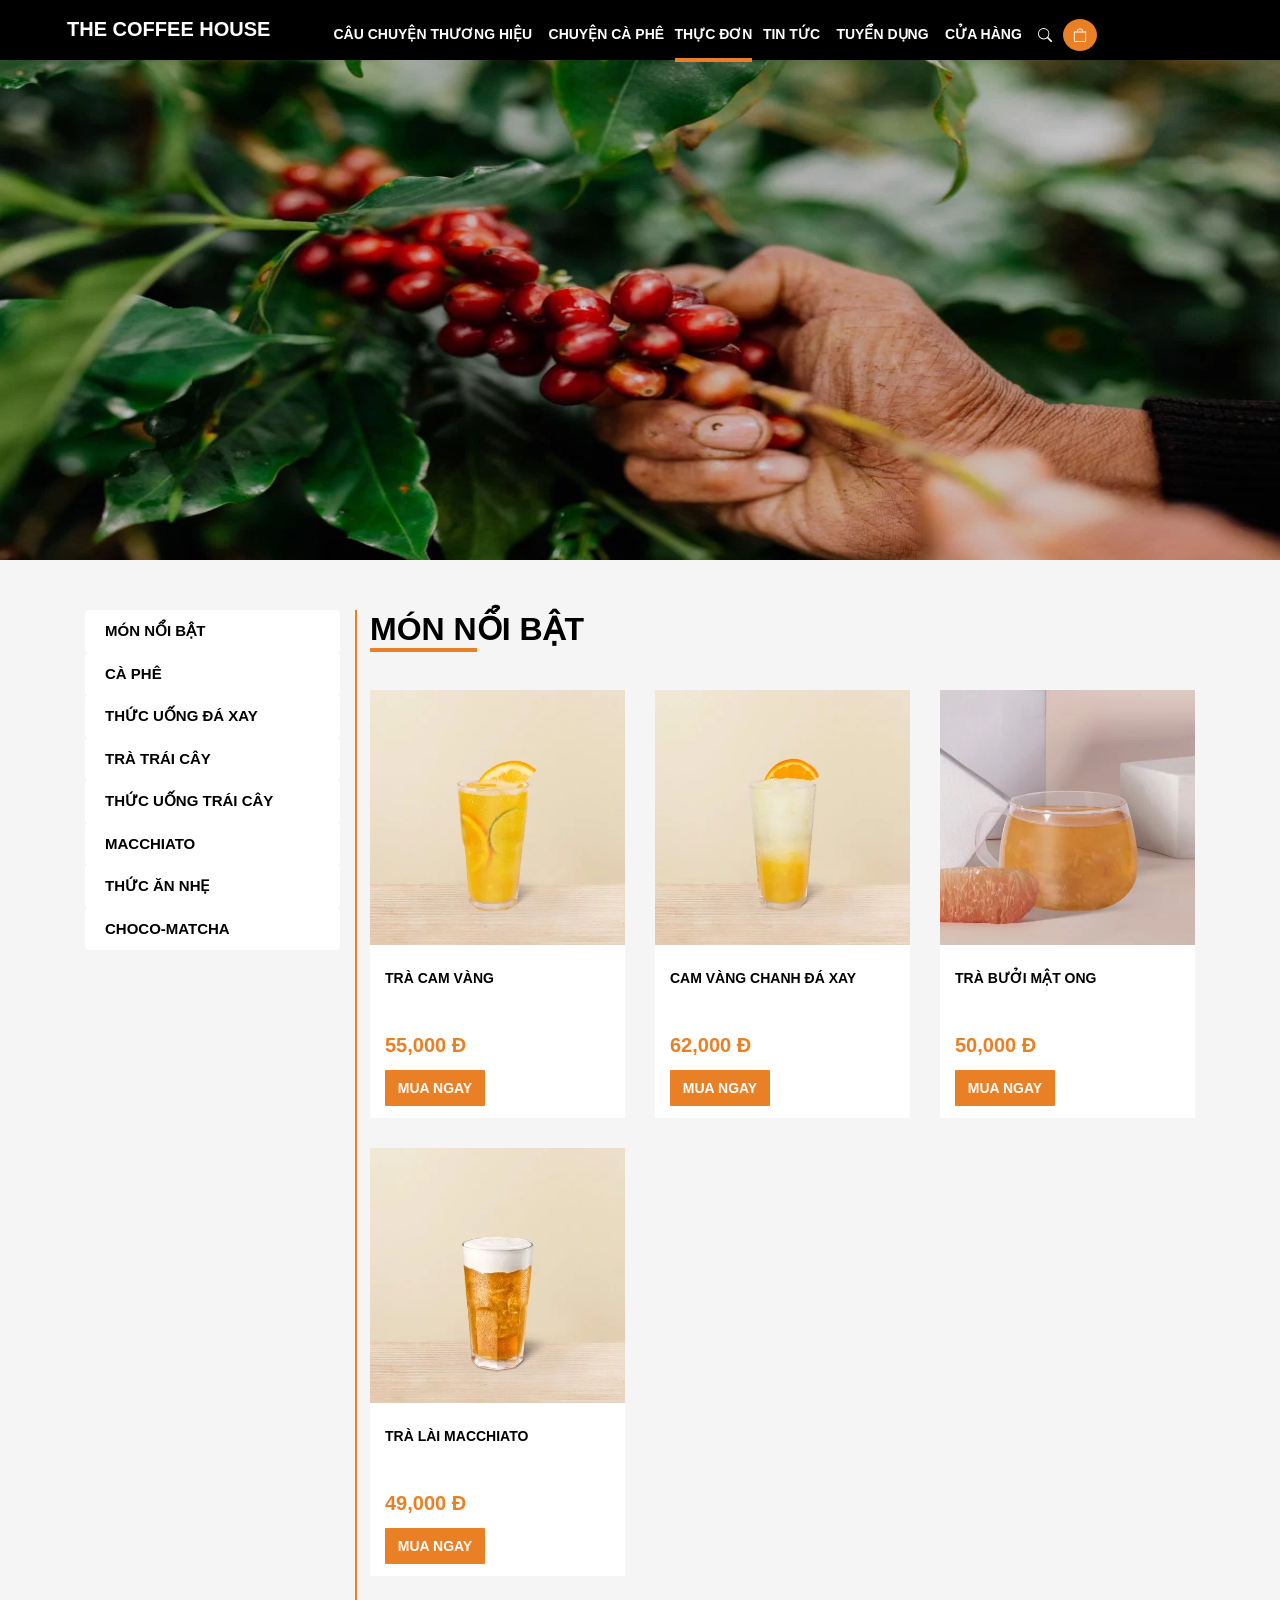
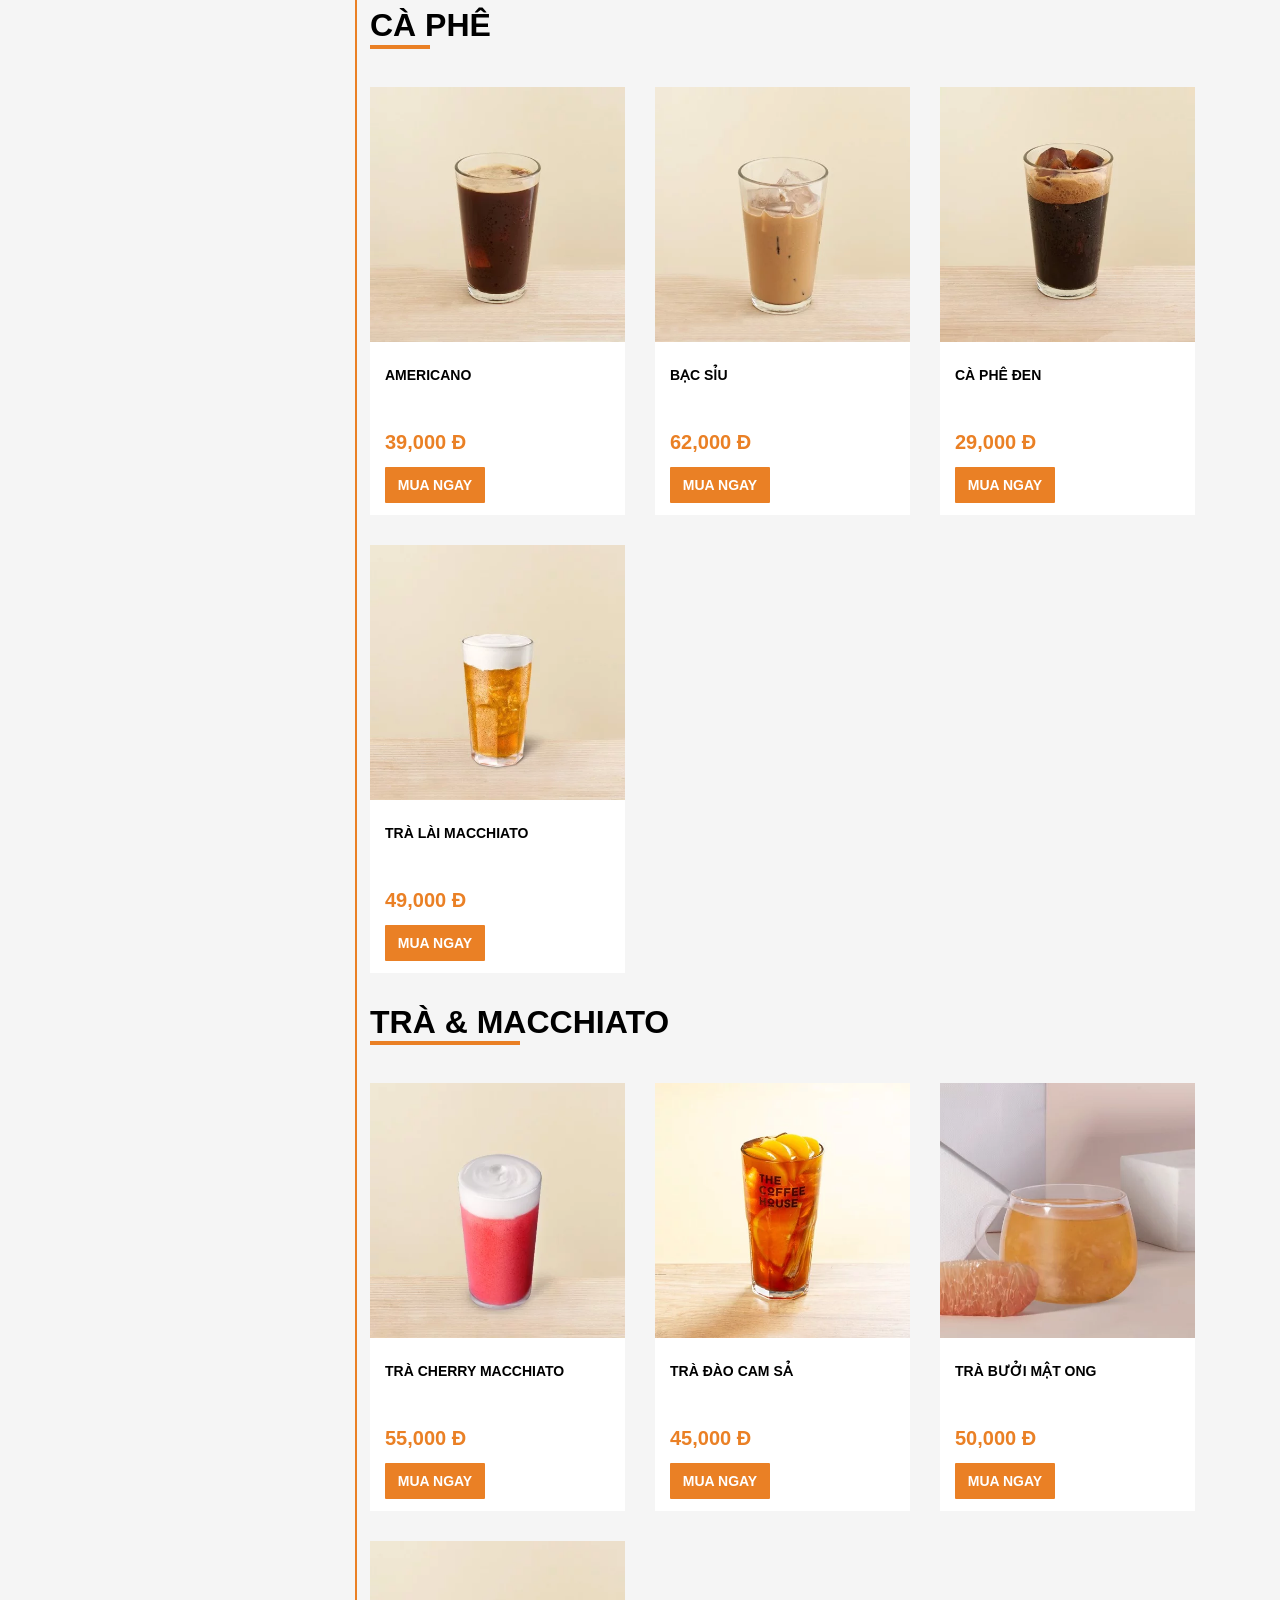
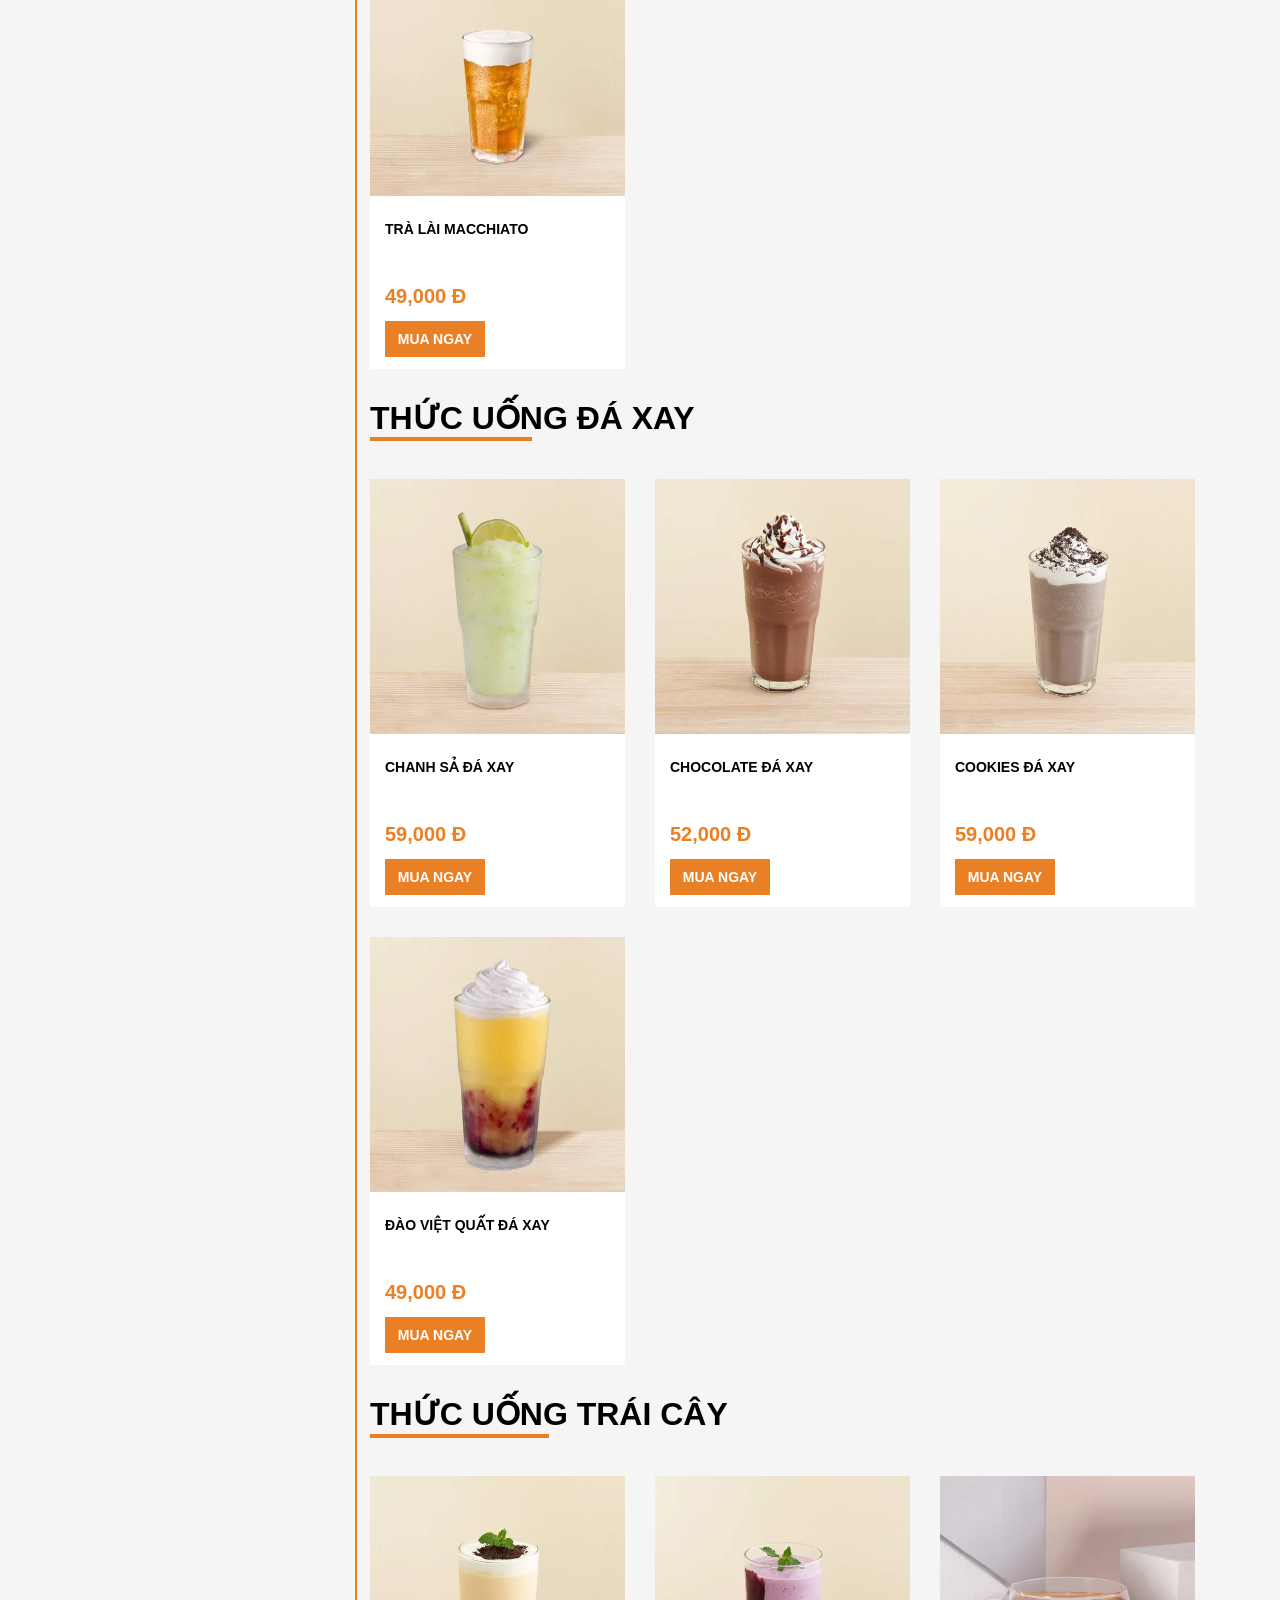
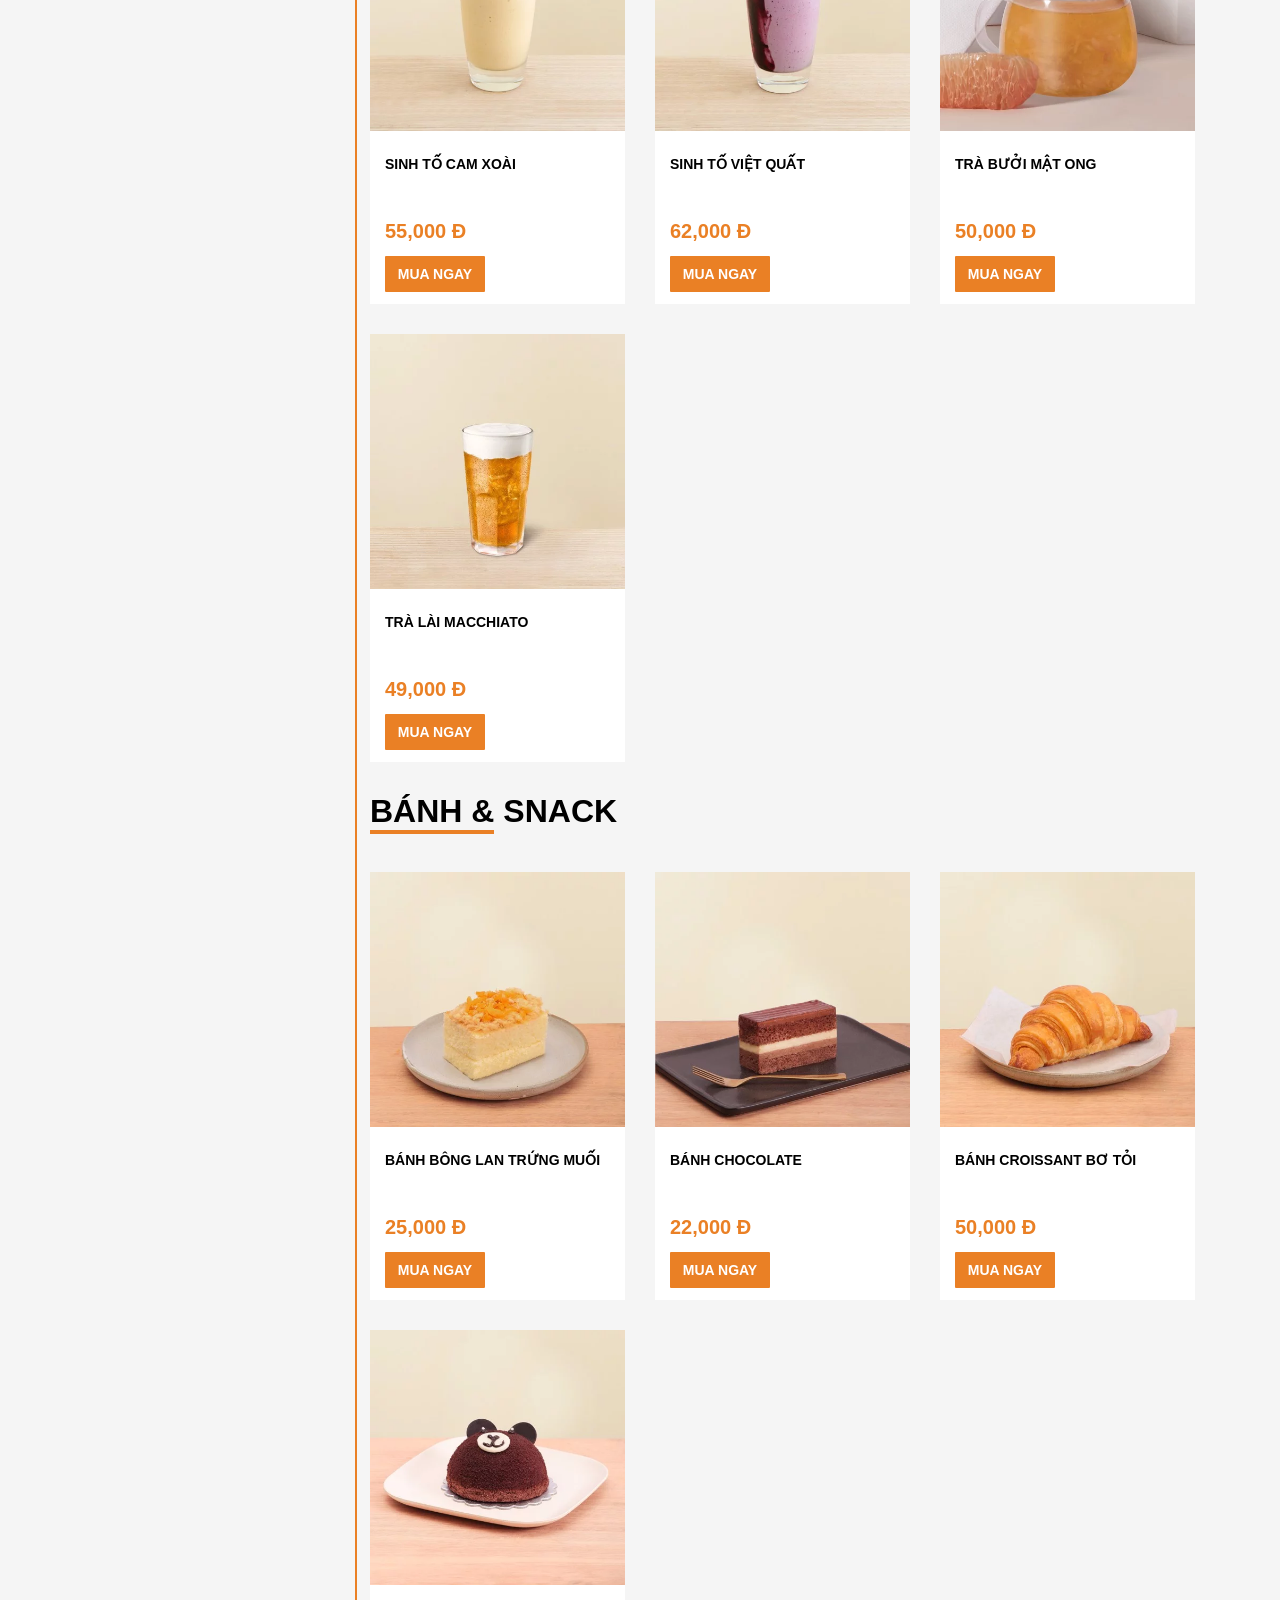
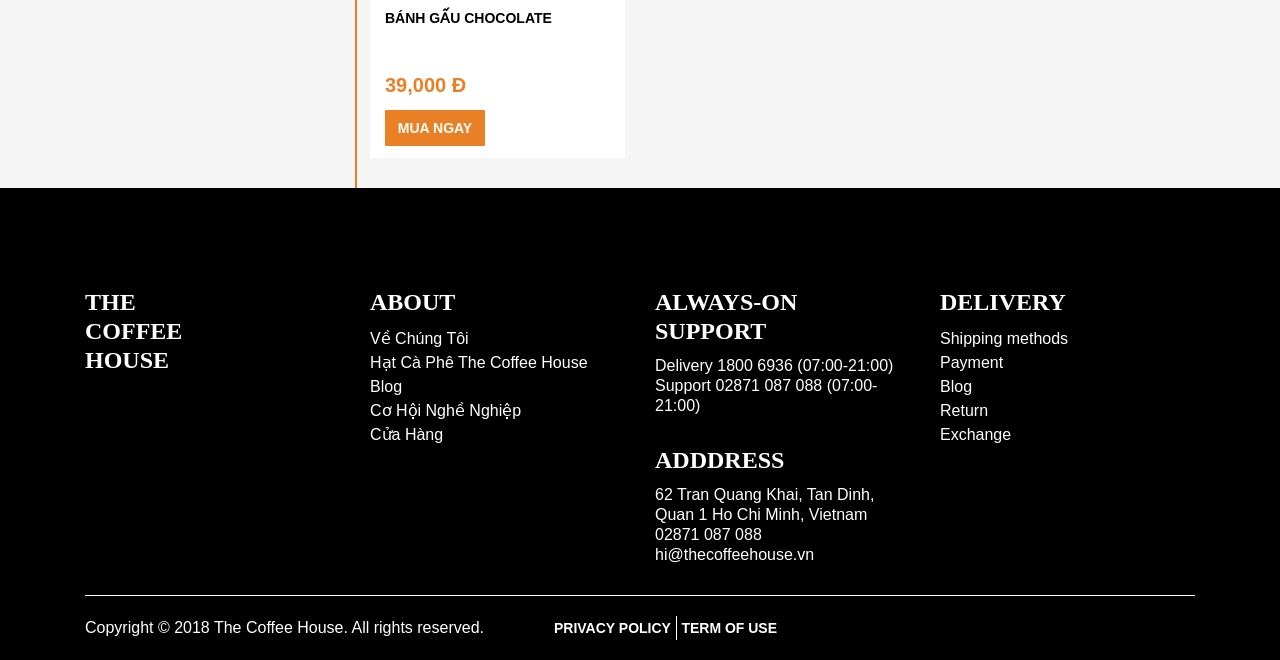
==== Menu2.html @ fae80fa3 "Lan1" ====
<!DOCTYPE html>
<html lang="en">
<head>
    <link rel="shortcut icon" href="icon.png" type="image/png">
    <title>Menu2</title>
    <meta charset="UTF-8">
    <meta name="viewport" content="width=device-width, initial-scale=1">
    <link rel="stylesheet" type="text/css" href="Menu2.css">
   
    <link rel="stylesheet" href="https://maxcdn.bootstrapcdn.com/bootstrap/4.4.1/css/bootstrap.min.css">

    <!-- jQuery library -->
    <script src="https://ajax.googleapis.com/ajax/libs/jquery/3.4.1/jquery.min.js"></script>

    <!-- Popper JS -->
    <script src="https://cdnjs.cloudflare.com/ajax/libs/popper.js/1.16.0/umd/popper.min.js"></script>

    <!-- Latest compiled JavaScript -->
    <script src="https://maxcdn.bootstrapcdn.com/bootstrap/4.4.1/js/bootstrap.min.js"></script>

</head>
<body data-spy="scroll" data-target="#myScrollspy" data-offset="1">
    <header>
        <div class="containner">
            <div class="row">
                <div class="col-lg-3 col-sm-12 col-xs-12 ">
                    <div class="logo_wrap">
                        <a href="Trang_chu2.html">THE COFFEE HOUSE </a> 
                    </div>
                    <label  for="moble_input" class="visible-xs visible-sm " id="showmenu-mobile">
                        <span></span>
                        <span></span>
                        <span></span>
                    </label> 
                
                </div>

                <input type="checkbox" hidden name="" class="nav_input" id="moble_input" >                    
                <label  for="moble_input" class="overlay"></label> 
                <nav class="nav_moble">
                    <ul class="clearfix">
                        <li>
                            <a href="#">CÂU CHUYỆN THƯƠNG HIỆU</a>       
                            <ul>
                                                                      
                               <li> <a href="#">THÔNG CÁO BÁO CHÍ</a>  </li>
                               <li> <a href="#"> TRÁCH NHIỆM CỘNG ĐỒNG </a></li>
                          
                            </ul>
                        </li>    
                        <li>
                            <a href="#">CHUYỆN CÀ PHÊ </a>
                            <ul>
                                
                            
                                <li> <a href="#"> HÀNH TRÌNH TỪ NÔNG TRẠI ĐẾN LY CAFFEE </a>  </li>                                               
                                <li><a href="#"> HẠT CÀ PHÊ THE COFFEE HOUSE </a>     </li>                                                        
                                <li><a href="#">NGHỆ THUẬT PHA CHẾ </a> </li>                             
                                <li><a href="#"> WORKSHOP CÀ PHÊ </a></li>
                                    
                            </ul>             
                        </li>
                        <li> 
                            <a href="Menu2.html" class="" style="color:#fff;">THỰC ĐƠN </a>
                        </li>
                        <li> 
                           <a href="#">TIN TỨC</a>
                        </li>
                        <li> 
                            <a href="#">TUYỂN DỤNG</a>
                        </li>
                        <li> 
                            <a href="#" class="">CỬA HÀNG </a>
                        </li>
                        <li>
                            <a  href="#" class="">
                                <svg class="bi bi-search" width="1em" height="1em" viewBox="0 0 16 16" fill="currentColor" xmlns="http://www.w3.org/2000/svg">
                                    <path fill-rule="evenodd" d="M10.442 10.442a1 1 0 011.415 0l3.85 3.85a1 1 0 01-1.414 1.415l-3.85-3.85a1 1 0 010-1.415z" clip-rule="evenodd"/>
                                    <path fill-rule="evenodd" d="M6.5 12a5.5 5.5 0 100-11 5.5 5.5 0 000 11zM13 6.5a6.5 6.5 0 11-13 0 6.5 6.5 0 0113 0z" clip-rule="evenodd"/>
                                  </svg>
                            </a>
                        </li>
                        <li> 
                            <a href="Order.html" class="" style="color:#fff;">
                                <span id="soluong_moble"></span>
                                <svg class="bi bi-bag" width="1em" height="1em" viewBox="0 0 16 16" fill="currentColor" xmlns="http://www.w3.org/2000/svg">
                                    <path fill-rule="evenodd" d="M14 5H2v9a1 1 0 001 1h10a1 1 0 001-1V5zM1 4v10a2 2 0 002 2h10a2 2 0 002-2V4H1z" clip-rule="evenodd"/>
                                    <path d="M8 1.5A2.5 2.5 0 005.5 4h-1a3.5 3.5 0 117 0h-1A2.5 2.5 0 008 1.5z"/>
                                  </svg>
                                </a>
                        </li>
                   </ul>
                </nav>
                <div class="col-lg-9 col-sm-8 col-xs-12 header_menu">
                    <ul class="clearfix">
                        <li>
                            <button class="dropbtn">CÂU CHUYỆN THƯƠNG HIỆU</button>
                            <div class="header-menu-ul-li-content">                            
                                <a href="#">THÔNG CÁO BÁO CHÍ</a>  
                                <a href="#"> TRÁCH NHIỆM CỘNG ĐỒNG </a>
                            </div>
                        </li>    
                        <li>
                            <button class="dropbtn">CHUYỆN CÀ PHÊ </button>
                            <div class=" header-menu-ul-li-content">
                                <a href="#"> HÀNH TRÌNH TỪ NÔNG TRẠI ĐẾN LY CAFFEE </a>                                                 
                                <a href="#"> HẠT CÀ PHÊ THE COFFEE HOUSE </a>                                                             
                                <a href="#">NGHỆ THUẬT PHA CHẾ </a>                              
                                <a href="#"> WORKSHOP CÀ PHÊ </a>
                            </div>                      
                        </li>
                        <li> 
                            <a href="Menu2.html" class="dropbtn" id="before" style="color:#fff;">THỰC ĐƠN </a>
                        </li>
                        <li> 
                            <button class="dropbtn">TIN TỨC  </button>
                        </li>
                        <li> 
                            <button class="dropbtn">TUYỂN DỤNG </button>
                        </li>
                        <li> 
                            <button class="dropbtn">CỬA HÀNG </button>
                        </li>
                        <li>
                            <button class="dropbtn">
                                <svg class="bi bi-search" width="1em" height="1em" viewBox="0 0 16 16" fill="currentColor" xmlns="http://www.w3.org/2000/svg">
                                    <path fill-rule="evenodd" d="M10.442 10.442a1 1 0 011.415 0l3.85 3.85a1 1 0 01-1.414 1.415l-3.85-3.85a1 1 0 010-1.415z" clip-rule="evenodd"/>
                                    <path fill-rule="evenodd" d="M6.5 12a5.5 5.5 0 100-11 5.5 5.5 0 000 11zM13 6.5a6.5 6.5 0 11-13 0 6.5 6.5 0 0113 0z" clip-rule="evenodd"/>
                                  </svg>
                            </button>
                        </li>
                        <li> 
                            <a href="Order.html" class="" id="giohang">
                                <span id="soluong"></span>
                                <svg class="bi bi-bag" width="1em" height="1em" viewBox="0 0 16 16" fill="currentColor" xmlns="http://www.w3.org/2000/svg">
                                    <path fill-rule="evenodd" d="M14 5H2v9a1 1 0 001 1h10a1 1 0 001-1V5zM1 4v10a2 2 0 002 2h10a2 2 0 002-2V4H1z" clip-rule="evenodd"/>
                                    <path d="M8 1.5A2.5 2.5 0 005.5 4h-1a3.5 3.5 0 117 0h-1A2.5 2.5 0 008 1.5z"/>
                                </svg>
                            </a>
                        </li>
                   </ul>
                        
                </div>
            </div>
        </div>
    </header>
    <main >
        <div class="slide">
            <img src="bia.png">
        </div>
    <!-- Modal -->
        <div class="modal fade " id="exampleModal" tabindex="-1" role="dialog" aria-labelledby="exampleModalLabel" aria-hidden="true">
            <div class="modal-dialog modal-md" role="document" >
                <div class="modal-content" >
                    <div class="modal-header">
                        <span id="img"></span>
                       
                        <span id="size">
                            <!-- <p id="ten"></p>
                            <p id="size"></p>
                            <p> topping </p> -->
                        </span>
                       
                        <button type="button" class="close" data-dismiss="modal" aria-label="Close">
                            <span aria-hidden="true">&times;</span>
                        </button>
                    </div>
                    <div class="modal-body">
                        <div>
                            <p> Loại</p>
                        </div>
                        <hr>
                        <p>Size</p>
                        <div class="form-check" style="float:left">
                            <input class="form-check-input" type="radio" name="exampleRadios" id="exampleRadios1" value="option1" checked>
                            <label class="form-check-label" for="exampleRadios1">
                              Nhỏ
                            </label>
                        </div>
                        <div class="form-check" style="margin-left: 100px;">
                            <input class="form-check-input" type="radio" name="exampleRadios" id="exampleRadios2" value="option2">
                            <label class="form-check-label" for="exampleRadios2">
                                Vừa (+5.000 ₫)
                            </label>
                        </div>
                       
                        
                        <div id=topping>                          
                        </div>
                       
                       
                    <!-- <hr>
                        <p>Topping -</p> 
                        <div class="form-check">
                            <input class="form-check-input" type="checkbox" value="" id="defaultCheck1">
                            <label class="form-check-label" for="defaultCheck1">
                                Trân châu trắng (+10.000 ₫)
                            </label>
                        </div>
                        <div class="form-check">
                            <input class="form-check-input" type="checkbox" value="" id="defaultCheck2">
                            <label class="form-check-label" for="defaultCheck2">
                                Trân châu trắng (+10.000 ₫)
                            </label>
                        </div> -->
                       
                        <hr>
                        <div class="form-group" style="margin: 0px;">                           
                            <input type="text" class="form-control" id="formGroupExampleInput" placeholder="Thêm ghi chú món này">
                        </div>
                    </div>
                   
                    <div class="footer_modal">
                        <div style="float: left; width: 50%;">
                            <div>
                                <button type="button" class="minus" id="remove">
                                    <svg class="bi bi-dash-circle" width="2em" height="2em" viewBox="0 0 16 16"fill="currentColor" xmlns="http://www.w3.org/2000/svg">
                                        <path fill-rule="evenodd" d="M8 15A7 7 0 108 1a7 7 0 000 14zm0 1A8 8 0 108 0a8 8 0 000 16z" clip-rule="evenodd"/>
                                        <path fill-rule="evenodd" d="M3.5 8a.5.5 0 01.5-.5h8a.5.5 0 010 1H4a.5.5 0 01-.5-.5z" clip-rule="evenodd"/>
                                        </svg>
                                
                                </button>
                            </div>
                            <div style="float: left; font-size: 22px; padding-left: 0.5rem;"> 
                                <p > 1 </p>
                            </div>
                                
                            <div>
                                <button type="button" class="minus" id ="add"> 
                                    <svg class="bi bi-plus-circle" width="2em" height="2em" viewBox="0 0 16 16" fill="currentColor" xmlns="http://www.w3.org/2000/svg">
                                        <path fill-rule="evenodd" d="M8 3.5a.5.5 0 01.5.5v4a.5.5 0 01-.5.5H4a.5.5 0 010-1h3.5V4a.5.5 0 01.5-.5z" clip-rule="evenodd"/>
                                        <path fill-rule="evenodd" d="M7.5 8a.5.5 0 01.5-.5h4a.5.5 0 010 1H8.5V12a.5.5 0 01-1 0V8z" clip-rule="evenodd"/>
                                        <path fill-rule="evenodd" d="M8 15A7 7 0 108 1a7 7 0 000 14zm0 1A8 8 0 108 0a8 8 0 000 16z" clip-rule="evenodd"/>
                                    </svg>
                                </button>
                            </div>
                        </div>                  
                        <div style="float: right; width: 50%;">
                            <button type="button"  class="modal_tien" style="max-width: 300px; float: right;" data-dismiss="modal">THÊM VÀO GIỎ</button>
                        </div>                     
                    </div>
                </div>
            </div>
        </div>
        <div class="container">
            <div class="row">
                <div class="col-lg-3 col-md-3 col-sm-4 col-xs-12 ">
                    <nav class="sticky" id="myScrollspy">
                       <ul class="nav nav-pills flex-column " >            
                            <li class="nav-item"><a href="#section1"  class="nav-link active"> MÓN NỔI BẬT </a></li>
                            <li class="nav-item"><a href="#section2"  class="nav-link" >CÀ PHÊ </a></li>
                            <li class="nav-item"><a href="#section3"  class="nav-link">THỨC UỐNG ĐÁ XAY</a></li>
                            <li class="nav-item"><a href="#section4"  class="nav-link">TRÀ TRÁI CÂY</a></li>
                            <li class="nav-item"><a href="#section5"  class="nav-link">THỨC UỐNG TRÁI CÂY</a></li>
                            <li class="nav-item"><a href="#section6"  class="nav-link">MACCHIATO</a></li>
                            <li class="nav-item"><a href="#section7"  class="nav-link">THỨC ĂN NHẸ</a></li>
                            <li class="nav-item"><a href="#section8"  class="nav-link">CHOCO-MATCHA</a></li>
                            <!-- <li class="nav-item"><a href="#section9"  class="nav-link">CÀ PHÊ GÓI</a></li>
                            <li class="nav-item"><a href="#section10"  class="nav-link">GÓI SUBSCRIPTIRON</a></li> -->
                       </ul>
                    
                    </nav> 
                </div>          
                <!-- <div id="caffee" class="col-lg-9 col-md-9 col-sm-8 col-xs-12 border_right_before"></div> -->
                <div class="col-lg-9 col-md-9 col-sm-8 col-xs-12 border_right_before">                   
                    <div  id="section1"><h2 ><span class="menuhome" >MÓN NỔI BẬT </h2>
                        <div class="list_product_related flex_wrap display_flex menu_lists">
                            <div class="menu_item">
                                <div class="menu_item_image">
                                    <img src="tra_cam_vang.png">
                                </div>
                                <div class="menu_item_info bg_white">
                                    <h3>
                                        <a>TRÀ CAM VÀNG</a>
                                    </h3>
                                    <div class="price_product_item">55,000 Đ</div>
                                    <div class="">
                                        <button id="products" data-name="TRÀ CAM VÀNG" data-price="55000" class="add-to-cart button text" >MUA NGAY </button>
                                    </div>
                                    
                                </div>
                            </div>
                            <div class="menu_item">
                                <div class="menu_item_image">
                                    <img src="cam_vang_da_xay.png">
                                </div>
                                <div class="menu_item_info bg_white">
                                    <h3>
                                        <a>CAM VÀNG CHANH ĐÁ XAY</a>
                                    </h3>
                                    <div class="price_product_item">62,000 Đ</div>
                                    <div class="">
                                        <button id="products" data-name="CAM VÀNG CHANH ĐÁ XAY" data-price="62000" class="add-to-cart button text">MUA NGAY </button>
                                    </div>
                                </div>
                            </div>
                            <div class="menu_item">
                                <div class="menu_item_image">
                                    <img src="tra_buoi_mat_ong.png">
                                </div>
                                <div class="menu_item_info bg_white">
                                    <h3>
                                        <a>TRÀ BƯỞI MẬT ONG</a>
                                    </h3>
                                    <div class="price_product_item">50,000 Đ</div>
                                    <div class="">
                                        <button id="products" data-name="TRÀ BƯỞI MẬT ONG" data-price="50000" class="add-to-cart button text">MUA NGAY </button>
                                    </div>
                                </div>
                            </div>
                            <div class="menu_item">
                                <div class="menu_item_image">
                                    <img src="tra_lai_macchiato.png">
                                </div>
                                <div class="menu_item_info bg_white">
                                    <h3>
                                        <a>TRÀ LÀI MACCHIATO</a>
                                    </h3>
                                    <div class="price_product_item">49,000 Đ</div>
                                    <div class="">
                                        <button id="products" data-name="TRÀ LÀI MACCHIATO" data-price="49000" class="add-to-cart button text">MUA NGAY </button>
                                    </div>
                                </div>
                            </div>
                        </div>
                    </div>           
                    <div  id="section2"><h2 ><span class="menuhome">CÀ PHÊ </h2>
                        <div class="list_product_related flex_wrap display_flex menu_lists">
                             
                            <div class="menu_item">
                                <div class="menu_item_image">
                                    <img src="AMERICANO.png">
                                </div>
                                <div class="menu_item_info bg_white">
                                    <h3>
                                        <a>AMERICANO</a>
                                    </h3>
                                    <div class="price_product_item">39,000 Đ</div>
                                    <div class="">
                                        <button id="products" data-name="AMERICANO" data-price="39000" class="add-to-cart button text">MUA NGAY </button>
                                    </div>
                                    
                                </div>
                            </div>
                            <div class="menu_item">
                                <div class="menu_item_image">
                                    <img src="bac_siu.png">
                                </div>
                                <div class="menu_item_info bg_white">
                                    <h3>
                                        <a>BẠC SỈU</a>
                                    </h3>
                                    <div class="price_product_item">62,000 Đ</div>
                                    <div class="">
                                        <button id="products" data-name="BẠC SỈU" data-price="62000" class="add-to-cart button text">MUA NGAY </button>
                                    </div>
                                </div>
                            </div>
                            <div class="menu_item">
                                <div class="menu_item_image">
                                    <img src="cafe_den.png">
                                </div>
                                <div class="menu_item_info bg_white">
                                    <h3>
                                        <a>CÀ PHÊ ĐEN</a>
                                    </h3>
                                    <div class="price_product_item">29,000 Đ</div>
                                    <div class="">
                                        <button id="products" data-name="CÀ PHÊ ĐEN" data-price="29000" class="add-to-cart button text">MUA NGAY </button>
                                    </div>
                                </div>
                            </div>
                            <div class="menu_item">
                                <div class="menu_item_image">
                                    <img src="tra_lai_macchiato.png">
                                </div>
                                <div class="menu_item_info bg_white">
                                    <h3>
                                        <a>TRÀ LÀI MACCHIATO</a>
                                    </h3>
                                    <div class="price_product_item">49,000 Đ</div>
                                    <div class="">
                                        <button id="products" data-name="TRÀ LÀI MACCHIATO" data-price="49000" class="add-to-cart button text">MUA NGAY </button>
                                    </div>
                                </div>
                            </div>
                        </div>
                    </div>
                    <div id="section3" >  <h2 ><span class="menuhome">TRÀ & MACCHIATO </h2>
                        <div class="list_product_related flex_wrap display_flex menu_lists">
                            <div class="menu_item">
                                <div class="menu_item_image">
                                    <img src="tra_cherry_macchiato.png">
                                </div>
                                <div class="menu_item_info bg_white">
                                    <h3>
                                        <a>TRÀ CHERRY MACCHIATO</a>
                                    </h3>
                                    <div class="price_product_item">55,000 Đ</div>
                                    <div class="">
                                        <button id="products" data-name="TRÀ CHERRY MACCHIATO" data-price="55000" class="add-to-cart button text">MUA NGAY </button>
                                    </div>
                                    
                                </div>
                            </div>
                            <div class="menu_item">
                                <div class="menu_item_image">
                                    <img src="tra_dao_cam_sa.png">
                                </div>
                                <div class="menu_item_info bg_white">
                                    <h3>
                                        <a>TRÀ ĐÀO CAM SẢ</a>
                                    </h3>
                                    <div class="price_product_item">45,000 Đ</div>
                                    <div class="">
                                        <button id="products" data-name="TRÀ ĐÀO CAM SẢ" data-price="49000" class="add-to-cart button text">MUA NGAY </button>
                                    </div>
                                </div>
                            </div>
                            <div class="menu_item">
                                <div class="menu_item_image">
                                    <img src="tra_buoi_mat_ong.png">
                                </div>
                                <div class="menu_item_info bg_white">
                                    <h3>
                                        <a>TRÀ BƯỞI MẬT ONG</a>
                                    </h3>
                                    <div class="price_product_item">50,000 Đ</div>
                                    <div class="">
                                        <button id="products" data-name="TRÀ BƯỞI MẬT ONG" data-price="50000" class="add-to-cart button text">MUA NGAY </button>
                                    </div>
                                </div>
                            </div>
                            <div class="menu_item">
                                <div class="menu_item_image">
                                    <img src="tra_lai_macchiato.png">
                                </div>
                                <div class="menu_item_info bg_white">
                                    <h3>
                                        <a>TRÀ LÀI MACCHIATO</a>
                                    </h3>
                                    <div class="price_product_item">49,000 Đ</div>
                                    <div class="">
                                        <button id="products" data-name="TRÀ LÀI MACCHIATO" data-price="49000" class="add-to-cart button text">MUA NGAY </button>
                                    </div>
                                </div>
                            </div>
                        </div>
                    </div>
                    <div id="section4">
                        <h2 ><span class="menuhome">THỨC UỐNG ĐÁ XAY</h2>
                        <div class="list_product_related flex_wrap display_flex menu_lists">
                            <div class="menu_item">
                                <div class="menu_item_image">
                                    <img src="chanh_sa_da_xay.png">
                                </div>
                                <div class="menu_item_info bg_white">
                                    <h3>
                                        <a>CHANH SẢ ĐÁ XAY</a>
                                    </h3>
                                    <div class="price_product_item">59,000 Đ</div>
                                    <div class="">
                                        <button id="products" data-name="CHANH SẢ ĐÁ XAY" data-price="59000" class="add-to-cart button text">MUA NGAY </button>
                                    </div>
                                    
                                </div>
                            </div>
                            <div class="menu_item">
                                <div class="menu_item_image">
                                    <img src="chocolate_da_xay.png">
                                </div>
                                <div class="menu_item_info bg_white">
                                    <h3>
                                        <a>CHOCOLATE ĐÁ XAY</a>
                                    </h3>
                                    <div class="price_product_item">52,000 Đ</div>
                                    <div class="">
                                        <button id="products" data-name="CHOCOLATE ĐÁ XAY" data-price="52000" class="add-to-cart button text">MUA NGAY </button>
                                    </div>
                                </div>
                            </div>
                            <div class="menu_item">
                                <div class="menu_item_image">
                                    <img src="cookies_da_xay.png">
                                </div>
                                <div class="menu_item_info bg_white">
                                    <h3>
                                        <a>COOKIES ĐÁ XAY</a>
                                    </h3>
                                    <div class="price_product_item">59,000 Đ</div>
                                    <div class="">
                                        <button id="products" data-name="COOKIES ĐÁ XAY" data-price="59000" class="add-to-cart button text">MUA NGAY </button>
                                    </div>
                                </div>
                            </div>
                            <div class="menu_item">
                                <div class="menu_item_image">
                                    <img src="dao_viet_quat_da_xay.png">
                                </div>
                                <div class="menu_item_info bg_white">
                                    <h3>
                                        <a>ĐÀO VIỆT QUẤT ĐÁ XAY</a>
                                    </h3>
                                    <div class="price_product_item">49,000 Đ</div>
                                    <div class="">
                                        <button id="products" data-name="ĐÀO VIỆT QUẤT ĐÁ XAY" data-price="49000" class="add-to-cart button text">MUA NGAY </button>
                                    </div>
                                </div>
                            </div>
                        </div>
                    </div>
                    <div id="section5">
                        <h2 ><span class="menuhome">THỨC UỐNG TRÁI CÂY</h2>
                        <div class="list_product_related flex_wrap display_flex menu_lists">
                            <div class="menu_item">
                                <div class="menu_item_image">
                                    <img src="sinh_to_cam_xoai.png">
                                </div>
                                <div class="menu_item_info bg_white">
                                    <h3>
                                        <a>SINH TỐ CAM XOÀI</a>
                                    </h3>
                                    <div class="price_product_item">55,000 Đ</div>
                                    <div class="">
                                        <button id="products" data-name="SINH TỐ CAM XOÀI" data-price="55000" class="add-to-cart button text">MUA NGAY </button>
                                    </div>
                                    
                                </div>
                            </div>
                            <div class="menu_item">
                                <div class="menu_item_image">
                                    <img src="sinh_to_viet_quat.png">
                                </div>
                                <div class="menu_item_info bg_white">
                                    <h3>
                                        <a>SINH TỐ VIỆT QUẤT</a>
                                    </h3>
                                    <div class="price_product_item">62,000 Đ</div>
                                    <div class="">
                                        <button id="products" data-name="SINH TỐ VIỆT QUẤT" data-price="62000" class="add-to-cart button text">MUA NGAY </button>
                                    </div>
                                </div>
                            </div>
                            <div class="menu_item">
                                <div class="menu_item_image">
                                    <img src="tra_buoi_mat_ong.png">
                                </div>
                                <div class="menu_item_info bg_white">
                                    <h3>
                                        <a>TRÀ BƯỞI MẬT ONG</a>
                                    </h3>
                                    <div class="price_product_item">50,000 Đ</div>
                                    <div class="">
                                        <button id="products" data-name="TRÀ BƯỞI MẬT ONG" data-price="50000" class="add-to-cart button text">MUA NGAY </button>
                                    </div>
                                </div>
                            </div>
                            <div class="menu_item">
                                <div class="menu_item_image">
                                    <img src="tra_lai_macchiato.png">
                                </div>
                                <div class="menu_item_info bg_white">
                                    <h3>
                                        <a>TRÀ LÀI MACCHIATO</a>
                                    </h3>
                                    <div class="price_product_item">49,000 Đ</div>
                                    <div class="">
                                        <button id="products" data-name="TRÀ LÀI MACCHIATO" data-price="49000" class="add-to-cart button text">MUA NGAY </button>
                                    </div>
                                </div>
                            </div>
                        </div>
                        
                        <h2 id="section6"><span class="menuhome">BÁNH & SNACK </h2>
                        <div class="list_product_related flex_wrap display_flex menu_lists">
                            <div class="menu_item">
                                <div class="menu_item_image">
                                    <img src="banh_bong_lan_trung_muoi.png">
                                </div>
                                <div class="menu_item_info bg_white">
                                    <h3>
                                        <a>BÁNH BÔNG LAN TRỨNG MUỐI</a>
                                    </h3>
                                    <div class="price_product_item">25,000 Đ</div>
                                    <div class="">
                                        <button id="products" data-name="BÁNH BÔNG LAN TRỨNG MUỐI" data-price="25000" class="add-to-cart button text">MUA NGAY </button>
                                    </div>
                                    
                                </div>
                            </div>
                            <div class="menu_item">
                                <div class="menu_item_image">
                                    <img src="banh_chocolate.png">
                                </div>
                                <div class="menu_item_info bg_white">
                                    <h3>
                                        <a>BÁNH CHOCOLATE</a>
                                    </h3>
                                    <div class="price_product_item">22,000 Đ</div>
                                    <div class="">
                                        <button id="products" data-name="BÁNH CHOCOLATE" data-price="22000" class="add-to-cart button text">MUA NGAY </button>
                                    </div>
                                </div>
                            </div>
                            <div class="menu_item">
                                <div class="menu_item_image">
                                    <img src="banh_croissant_bo_toi.png">
                                </div>
                                <div class="menu_item_info bg_white">
                                    <h3>
                                        <a>BÁNH CROISSANT BƠ TỎI</a>
                                    </h3>
                                    <div class="price_product_item">50,000 Đ</div>
                                    <div class="">
                                        <button id="products" data-name="BÁNH CROISSANT BƠ TỎI" data-price="50000" class="add-to-cart button text">MUA NGAY </button>
                                    </div>
                                </div>
                            </div>
                            <div class="menu_item">
                                <div class="menu_item_image">
                                    <img src="banh_gau_chocolate.png">
                                </div>
                                <div class="menu_item_info bg_white">
                                    <h3>
                                        <a>BÁNH GẤU CHOCOLATE</a>
                                    </h3>
                                    <div class="price_product_item">39,000 Đ</div>
                                    <div class="">
                                        <button id="products" data-name="BÁNH GẤU CHOCOLATE" data-price="39000" class="add-to-cart button text">MUA NGAY </button>
                                    </div>
                                </div>
                            </div>
                        </div>
                    </div>
                </div>
            </div>
        </div>
    </main>
    <footer id="">
        <div class="container">
            <div class="row">
                <div class="col-lg-3 col-md-3 col-sm-3 col-xs-6 footer_col">
                    <h3 class=" footer_title">THE <br>COFFEE<br>HOUSE </h3>
                </div>
                <div class="col-lg-3 col-md-3 col-sm-3 col-xs-6 footer_col">
                    <h3 class=" footer_title">ABOUT</h3>
                    <ul class="footer_linklists">
                        <li>
                            <a href="#">Về Chúng Tôi</a>
                        </li>
                        <li><a href="#">Hạt Cà Phê The Coffee House</a></li>
                        <li><a href="#">Blog</a></li>
                        <li><a href="#">Cơ Hội Nghề Nghiệp</a></li>
                        <li><a href="#">Cửa Hàng</a></li>
                    </ul>
                </div>
                <div class="col-lg-3 col-md-3 col-sm-3 col-xs-6 footer_col">
                    <div class="hotline_footer">
                        <h3 class=" footer_title">ALWAYS-ON SUPPORT</h3>
                            <p>Delivery 1800 6936 (07:00-21:00)</p>
                            <p>Support 02871 087 088 (07:00-21:00)</p>
                    </div>
                    <div class="address_footer">
                        <h3 class=" footer_title">ADDDRESS</h3>
                        <p>62 Tran Quang Khai, Tan Dinh,<br> Quan 1 Ho Chi Minh, Vietnam</p>
                        <p>02871 087 088</p>
                        <p>hi@thecoffeehouse.vn</p>
                    </div>
                </div>
                <div class="col-lg-3 col-md-3 col-sm-3 col-xs-6 footer_col">
                    <h3 class=" footer_title">DELIVERY</h3>
                    <ul  class=" footer_linklists">
                        <li> <a href="#">Shipping methods</a></li>
                        <li><a href="#">Payment</a></li>
                        <li><a href="#">Blog</a></li>
                        <li><a href="#">Return</a></li>
                        <li><a href="#">Exchange</a></li>
                    </ul>
                </div>
                <div class="col-lg-12 col-md-12 col-sm-12 col-xs-12">
                    <div class="copyright_footer display_flex justify-content-spbetween">
                        <div class="copyright_text copyright_col">
                            Copyright © 2018 The Coffee House. All rights reserved.
                        </div>
                        <div class="copyright_menu copyright_col">
                            <ul>
                                <li>
                                    <a href="#">PRIVACY POLICY</a>
                                </li>
                                <li>
                                    <a href="#">TERM OF USE</a>
                                </li>
                            </ul>
                        </div>
                    </div>
                </div>
            </div>
        </div>
    </footer>
</body>
<!-- <script src="Menu2Resquest.js"></script> -->
<!-- <script src="Menu2.js"></script> -->
<!-- <script src="jsonhandle.js.js"></script> -->
<!-- <script>
    var xhttp = new XMLHttpRequest();
xhttp.onreadystatechange = function () {
    if (this.readyState == 4 && this.status == 200) {
        localStorage["apiTCH"] = JSON.stringify(JSON.parse(this.responseText));
    }}
    xhttp.open("GET", "https://api.thecoffeehouse.com/api/v2/menu", true);
xhttp.send();
</script> -->
</html>
---- Menu2.css ----
*{box-sizing: border-box;
}
body{
    background: #f5f5f5;
    margin: 0;
    padding: 0;
    font-family: 'Lato', sans-serif;
    line-height: 1.42857143;
}
header {
    background: #000000;
   
    position: fixed;
    top: 0;
    left: 0;
    z-index: 999;
    height: 60px;
    width: 100%;
}
.container {
    margin-right: auto;
    margin-left: auto;
    padding-left: 10px;
    padding-right: 10px;
}
.row {
    margin-left: -15px;
    margin-right: -15px;
}
.logo_wrap{
    text-align: center;
    width: calc(100% - 0px);
   margin: 0 20px;
    
}
.logo_wrap a{
    display: block;
    color: #fff;
    font-size: 20px;
    padding-top: 14px;
    font-weight: 700;
    
}
.logo_wrap a:hover{
    color: #fff;
    text-decoration: none;
}
@media (max-width: 991px){
    #showmenu-mobile{
    position: absolute;
    left: 200;
    top: 10px;
    color: #fff;
    width: 40px;
    height: 40px;
    padding: 10px;
    }
    #showmenu-mobile span {
    background: #fff;
    height: 2px;
    width: 100%;
    display: block;
    margin-bottom: 5px;
    }
    .header_menu{
        display: none;
        left: -2280px;
    }
}
.nav_moble{
    position: fixed;
    background-color: #000000;
    background-image: initial;
    height: 100%;
    z-index: 10;
    width: 250px;
    color: #fff;
    top: 0;
    left: 0px;
    opacity: 1;
    overflow-x: hidden;
    overflow-y: scroll;
    transform: translateX(-100%);
    transition: transform linear 0.35s;
}
.overlay{
    position: fixed;
    top:0;
    left: 0;
    bottom: 0;
    right: 0;
    background-color: rgba(0,0,0,0.3);
    display: none;
    
}
.nav_input:checked ~ .overlay{
    display: block;
}
.nav_input:checked ~ .nav_moble{
    transform: translateX(0%);
}
.nav_moble ul{
    padding: 0;
    margin: 0;
}
.nav_moble ul li{
    display: block;
    text-align: left;
    float: none;
    padding: 10px;
}
.nav_moble ul li a{
    display: block;
    color: #fff;
    font-size: 14px;
    line-height: 20px;
    font-weight: 700;
    text-decoration: none;
}
.nav_moble ul ul li{
    padding: 12px 10px;
    float: none;
}
.nav_moble ul ul li a{
    color: #fff;
}

.header_menu{
   
    float: left;
    
    padding: 0px;
    margin: 0px;
    color: white;
    font-weight: 300;
    line-height: 1.42857143;
    display: block;
}
.header_menu ul{
    padding: 0;
    margin: 0;
    list-style: none;
}
.dropbtn{
    background-color:#000;
    color: white;
    font-weight: 700;
    padding-top:2px;
    font-size: 14px;
    border: none;
    cursor: pointer;
    display: block;
}
.header_menu ul li {
    display: inline-block;
    padding:19px 0px 0px;
    position: relative;
    background-color: transparent;
    vertical-align: baseline;
}

.header_menu ul li a {
    display: inline-block;
    color: #000;
    font-size: 14px;
    line-height: 22px;
    font-weight: 700;
    text-decoration: none;
    background-color: transparent;
}
.header-menu-ul-li-content {
    display: none;
    position:absolute;
    background-color: #fff;
    width: 320px;
    text-align: left;
    height: auto;
    box-shadow:black;
    z-index: 99;
    color: #000000;
}
.header-menu-ul-li-content a {
    color: black;
    padding: 10px;
    text-decoration: none;
    display: block;
    font-weight: 700;
}
.header-menu-ul-li-content a:hover {border-bottom: 4px solid #EA8025;}

.header_menu ul li:hover .header-menu-ul-li-content {
    display: block;
}
.header_menu ul li:hover .dropbtn {
    border-bottom: 4px solid #EA8025;
    padding-bottom: 15px;
}
#before {
    border-bottom: 4px solid #EA8025;
    padding-bottom: 13px;
}
main {
    margin-top: 60px;
    background: #f5f5f5;
}
.slide{
    margin-top: 30px;
    margin-bottom: 50px;
}
.slide img{
    background-position: center center;
    height: 500px;
    width: 100%;
}
.bar{
    background: #fff;
    position: sticky;
    left: 0;
    top:100px;
    margin-bottom: 40px;
}

#bar a{
    padding: 12px 20px;
    font-size: 12px;
    font-weight: 700;
    background: #fff;
    border: #fff;
}
#bar a:active{
    color: #EA8025;
}
.menuhome{
    display: inline-block;
    font-weight: 700;
    position: relative;
    margin-bottom: 30px;
    margin-top: 0;
    color: #000;
}
.menuhome::after{
    content: '';
    height: 4px;
    background: #EA8025;
    width: 50%;
    display: block;
}
.display_flex {
    display: flex;
}
.flex_wrap {
    flex-wrap: wrap;
}
.menu_lists {
    margin-left: -15px;
    margin-right: -15px;
}
.menu_item {
    background: #fff;
    flex: 0 0 calc(33.333% - 30px);
    margin: 0 15px 30px;
    min-height: 145px;
    overflow: hidden;
}
@media (max-width: 991px){
    .menu_item {
        flex: 0 0 calc(50% - 30px);
    }
}
.menu_item .menu_item_image {
    position: relative;
}
.menu_item .menu_item_image img {
    width: 100%;
}
.menu_item .menu_item_info.bg_white {
    background: #fff;
    padding: 12px 15px;
    position: relative;
    z-index: 1;
}
.menu_item_info.bg_white h3 {
    height: 65px;
    max-height: 65px;
    -webkit-line-clamp: 2;
    -webkit-box-orient: vertical;
    overflow: hidden;
    text-overflow: ellipsis;
    display: -webkit-box;
}
.menu_item_info.bg_white h3 a{
    font-size: 14px;
    font-weight: 700;
    text-decoration: none;
    color: black;
    text-transform: uppercase;
}
.menu_item_info.bg_white h3 a:hover{
    color: #EA8025;
}
.menu_item .price_product_item {
    font-size: 20px;
    font-weight: 700;
    color: #EA8025;
    margin-bottom: 10px;
}
  .button {
    border: 2px solid #EA8025;
    border-radius: 1px;
    width: 100px;
    height: 36px;
    display: block;
  
    background: linear-gradient(to right,#fff 50%, #EA8025 50%);
    background-size: 200% 100%;
    background-position: right bottom;
    transition: all .5s ease-out;
  }
  
  .button:hover {
    background-position: left bottom;
  }
  
  .text {
    text-align: center;
    font-size: 14px;
    font-weight: 700;
    line-height: 30px; 
    color: #fff;
    transition: all .6s ease-out;
    display: block;
  }
  
  .text:hover {
    color: #EA8025;  
    text-decoration: none;
  }
footer {
    background: #000000;
    padding-top: 100px;
    padding-bottom: 20px;
}
.footer_title {
    font-size: 24px;
    font-weight: 700;
    color: #fff;
    margin-top: 0;
    font-family: 'BebasNeue','Lato', "Times New Roman", serif;
    margin-bottom: 10px;
    text-shadow: 0 0 0px black;
    
}
.footer_linklists {
    padding: 0;
    margin: 0;
   list-style: none;

}
.footer_linklists li a {
    color: #fff;
    line-height: 20px;
    text-decoration: none;
}
.address_footer {
    margin-top: 30px;
}
.hotline_footer p, .address_footer p {
    color: #fff;
    line-height: 20px;
    margin: 0;
}
.copyright_footer {
    border-top: 1px solid #fff;
    margin-top: 30px;
    padding: 20px 0 0;
}
.copyright_footer .copyright_col {
    color: #fff;    
}
.copyright_menu ul {
    padding: 0;
    margin: 0;
}
.copyright_menu ul li {
    display: inline-block;
    border-right: 1px solid #fff;
    padding-right: 5px;
}
.copyright_menu ul li:last-child {
    border-right: 0;
}
.copyright_menu ul li a {
    color: #fff;
    font-size: 14px;
    font-weight: 700;
}
.copyright_menu ul li a:hover{
    text-decoration: none;
}
@media (max-width: 767px){
    .copyright_footer {
        display: block;
        text-align: center;
    }
    .copyright_footer .copyright_col {
        margin-bottom: 15px;
    }
}
@media (max-width: 1286px){
    .copyright_footer .copyright_menu{
        margin-left: 70px;
    }
}
.sticky{
    position: sticky;
    top:100px;
    left: 0;
    margin-bottom: 20px;
}
.nav-item a{
    color: #000;
    font-size: 15px;
    padding: 10px 20px;
    font-weight: 700;
    background-color: #fff;
}
.nav-item a:hover{
    color: #000;
}
#myScrollspy a.nav-link.active {
    background-color: #ffffff;
    color: #eb8839;
}
@media (min-width: 576px)
    {
    .border_right_before:before {
        content: '';
        position: absolute;
        left: 0;
        width: 2px;
        height: 100%;
        top: 0;
        background: #EA8025;
    }       
}
#giohang {
    background-color: #EA8025;
    padding: 4px 10px;   
    padding-bottom: 6px;  
    border-radius: 100%;
    color: #fff;
}
/* modal */
.img_modal {
    width: 80px;
    height: 80px;
    float: left;
    margin-right: 10px;
}
.footer_modal{
    padding: 15px 30px;
    display: flex;
  
}
.minus{
    float: left;
    width: 40px;
    height: 40px;
    color: #EA8025;
    background-color: #fff;
    border: #fff;
}
.minus:hover{
    color: #EA8025;
}
.plus{
    padding-left: 1.5rem;
    width: 40px;
    height: 40px;
    color: #EA8025;
    background-color: #fff;
    border: #fff;

}
.plus:hover{
    color: #EA8025;
}
.modal_tien{
    color: #fff;
    background-color: #EA8025;
    font-size: 16px;
    float: right;
    font-weight: 400;
    border: 1px solid transparent;
    padding: 5px 10px;
}
.modal_tien:hover{
    background-color: #e07316;
}
#size p{
    margin: 0px;
}
.bold{
    font-weight: bold;
}
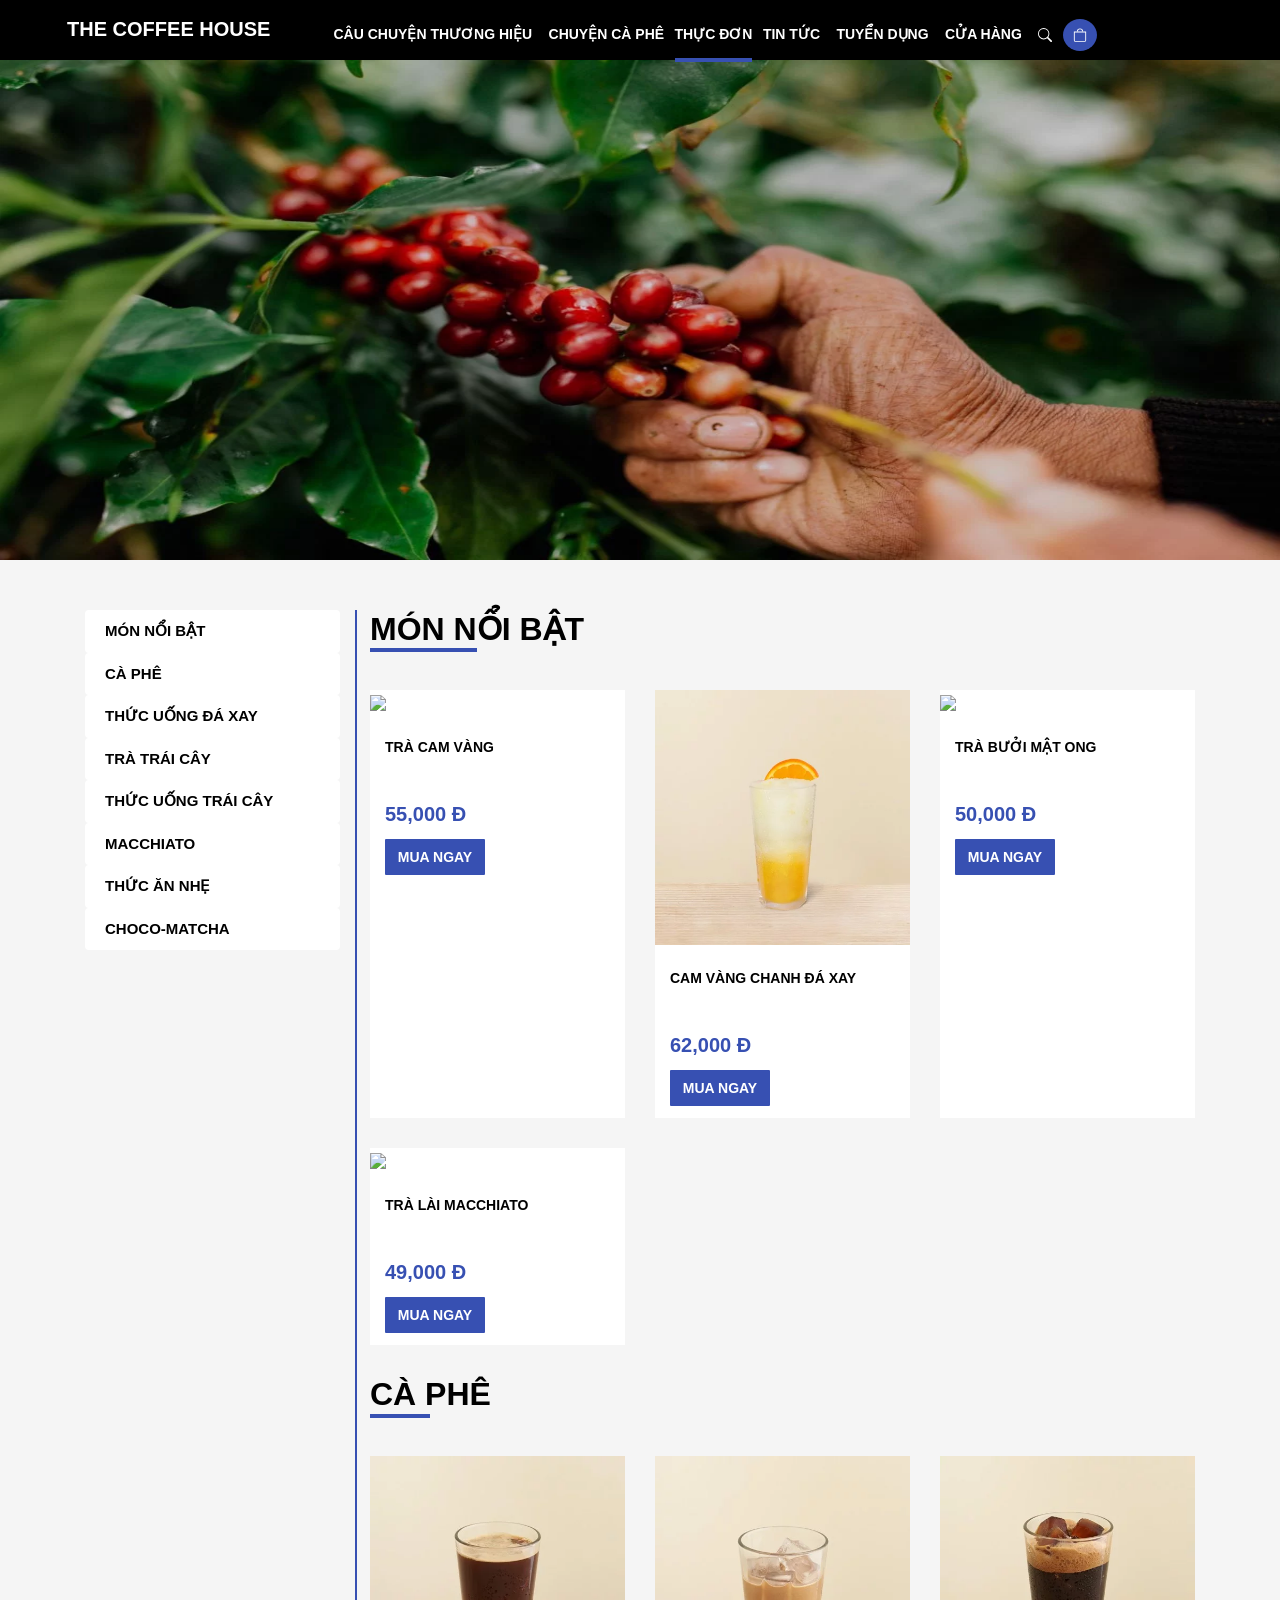
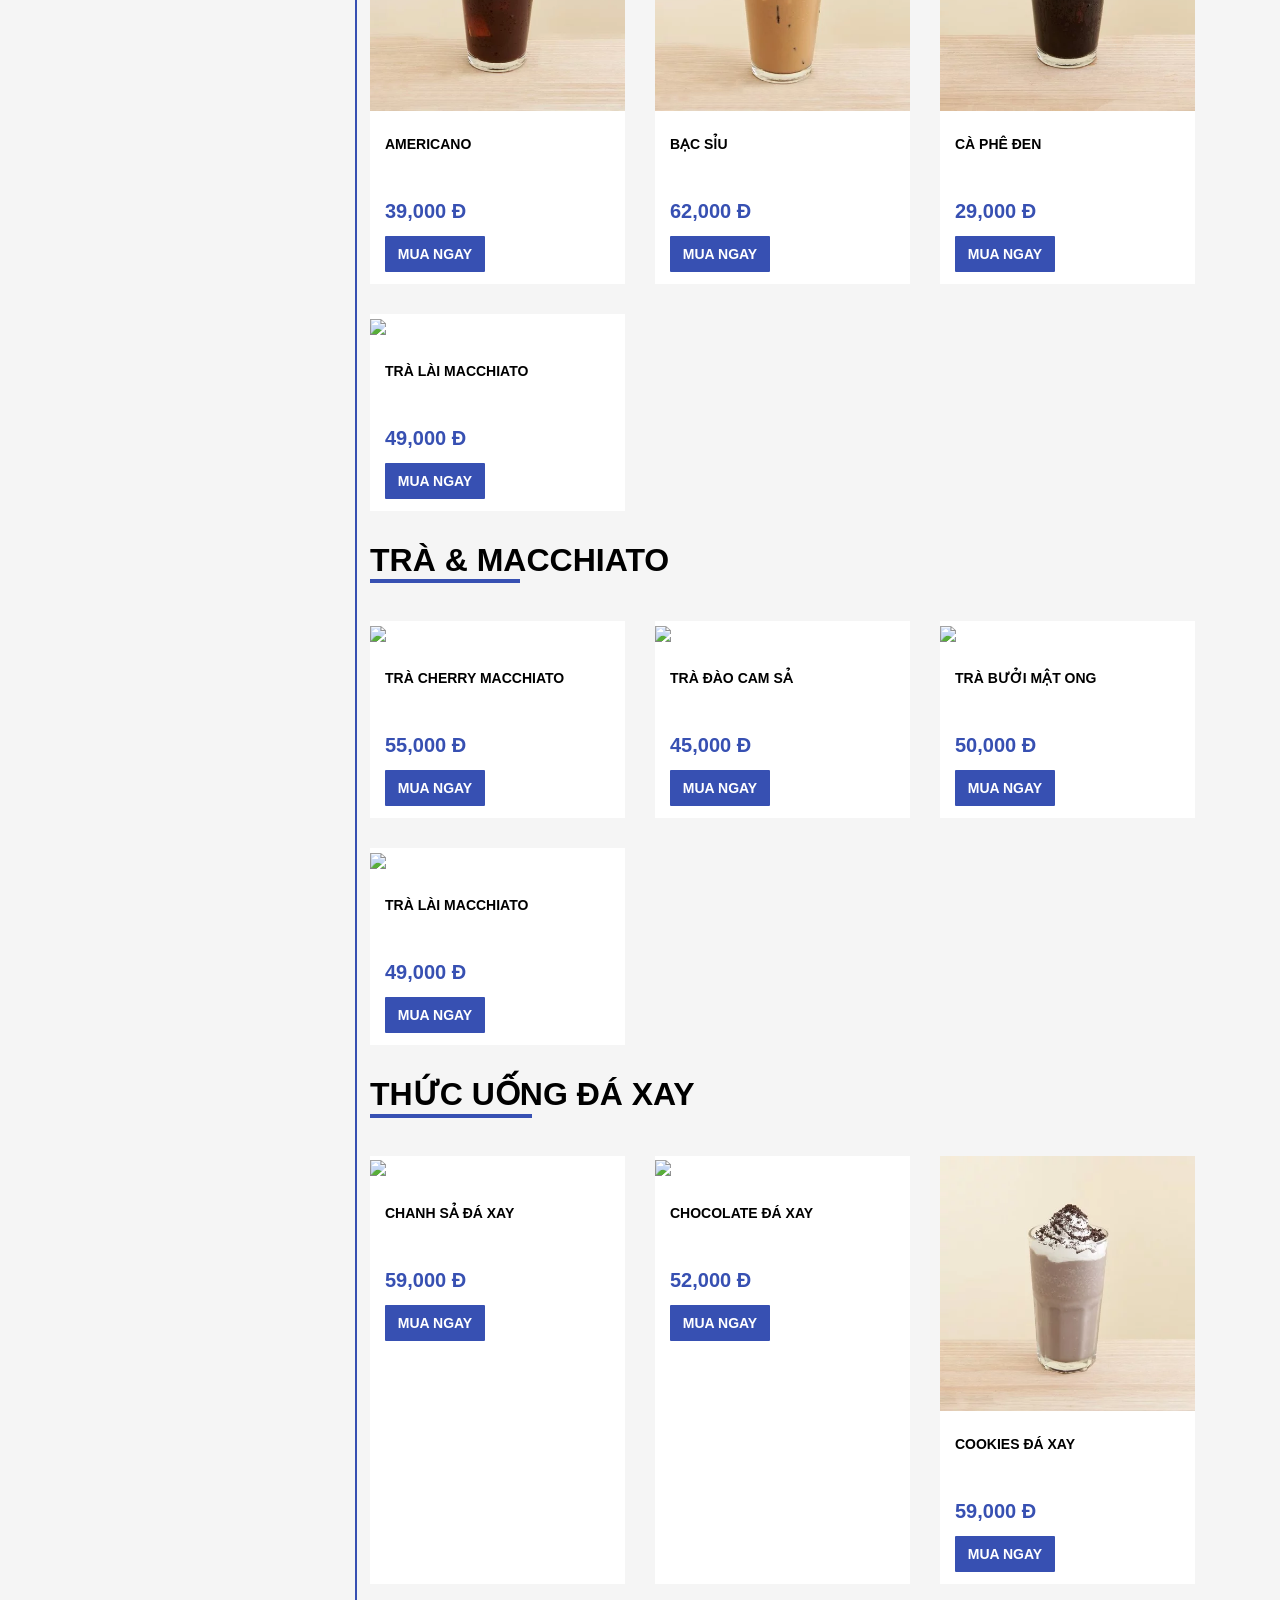
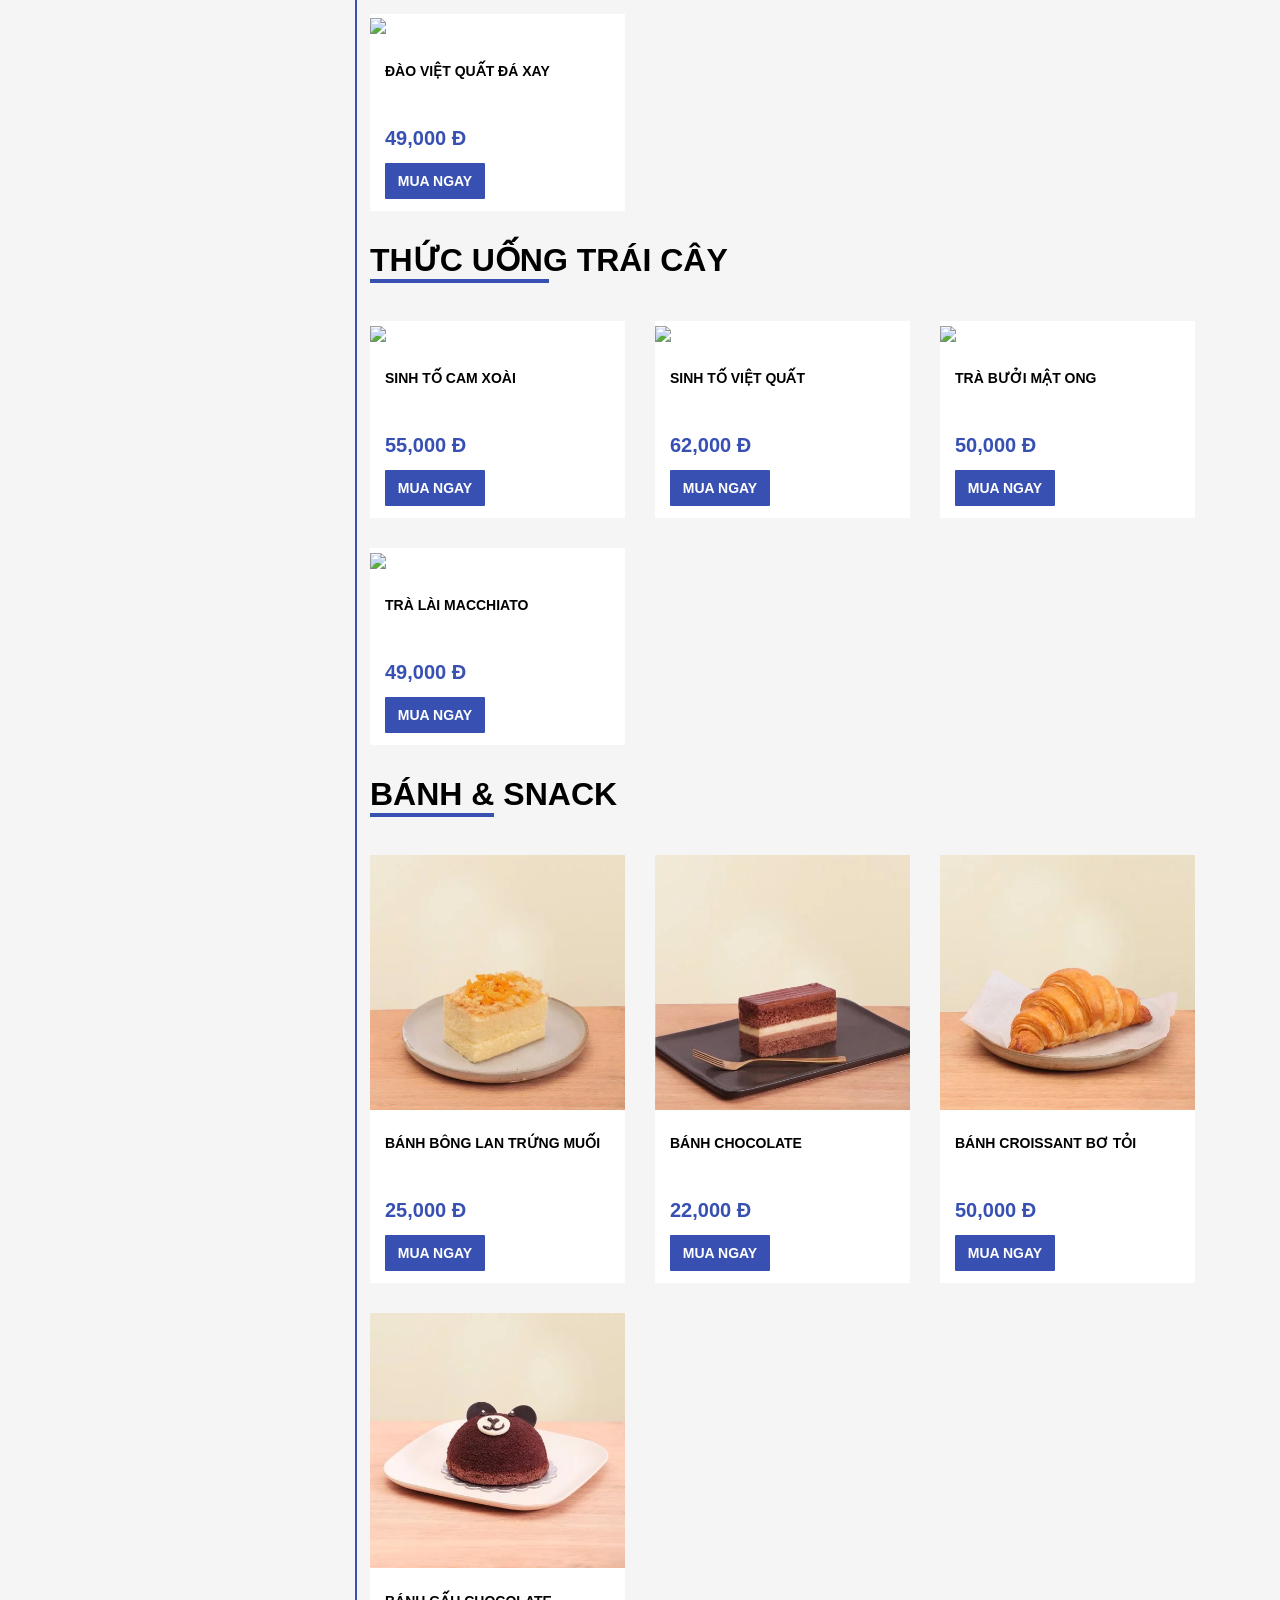
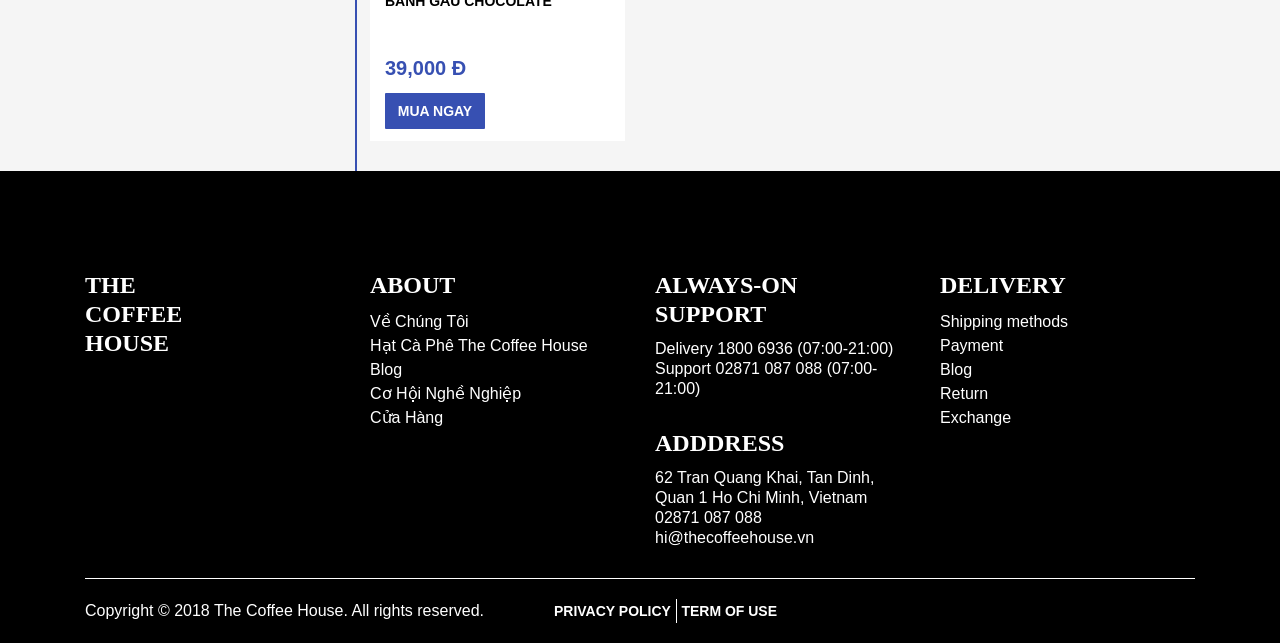
==== commit 45cdca68: "trang home" ====
--- a/Menu2.html
+++ b/Menu2.html
@@ -5,7 +5,7 @@
     <title>Menu2</title>
     <meta charset="UTF-8">
     <meta name="viewport" content="width=device-width, initial-scale=1">
-    <link rel="stylesheet" type="text/css" href="Menu2.css">
+    <link rel="stylesheet" type="text/css" href="css/Menu2.css">
    
     <link rel="stylesheet" href="https://maxcdn.bootstrapcdn.com/bootstrap/4.4.1/css/bootstrap.min.css">
 
@@ -25,7 +25,7 @@
             <div class="row">
                 <div class="col-lg-3 col-sm-12 col-xs-12 ">
                     <div class="logo_wrap">
-                        <a href="Trang_chu2.html">THE COFFEE HOUSE </a> 
+                        <a href="Trang_chu2.html">THE COFFEE HOUSE</a> 
                     </div>
                     <label  for="moble_input" class="visible-xs visible-sm " id="showmenu-mobile">
                         <span></span>
--- a/css/Menu2.css
+++ b/css/Menu2.css
@@ -0,0 +1,507 @@
+*{box-sizing: border-box;
+}
+body{
+    background: #f5f5f5;
+    margin: 0;
+    padding: 0;
+    font-family: 'Lato', sans-serif;
+    line-height: 1.42857143;
+}
+header {
+    background: #000000;
+   
+    position: fixed;
+    top: 0;
+    left: 0;
+    z-index: 999;
+    height: 60px;
+    width: 100%;
+}
+.container {
+    margin-right: auto;
+    margin-left: auto;
+    padding-left: 10px;
+    padding-right: 10px;
+}
+.row {
+    margin-left: -15px;
+    margin-right: -15px;
+}
+.logo_wrap{
+    text-align: center;
+    width: calc(100% - 0px);
+   margin: 0 20px;
+    
+}
+.logo_wrap a{
+    display: block;
+    color: #fff;
+    font-size: 20px;
+    padding-top: 14px;
+    font-weight: 700;
+    
+}
+.logo_wrap a:hover{
+    color: #fff;
+    text-decoration: none;
+}
+@media (max-width: 991px){
+    #showmenu-mobile{
+    position: absolute;
+    left: 200;
+    top: 10px;
+    color: #fff;
+    width: 40px;
+    height: 40px;
+    padding: 10px;
+    }
+    #showmenu-mobile span {
+    background: #fff;
+    height: 2px;
+    width: 100%;
+    display: block;
+    margin-bottom: 5px;
+    }
+    .header_menu{
+        display: none;
+        left: -2280px;
+    }
+}
+.nav_moble{
+    position: fixed;
+    background-color: #000000;
+    background-image: initial;
+    height: 100%;
+    z-index: 10;
+    width: 250px;
+    color: #fff;
+    top: 0;
+    left: 0px;
+    opacity: 1;
+    overflow-x: hidden;
+    overflow-y: scroll;
+    transform: translateX(-100%);
+    transition: transform linear 0.35s;
+}
+.overlay{
+    position: fixed;
+    top:0;
+    left: 0;
+    bottom: 0;
+    right: 0;
+    background-color: rgba(0,0,0,0.3);
+    display: none;
+    
+}
+.nav_input:checked ~ .overlay{
+    display: block;
+}
+.nav_input:checked ~ .nav_moble{
+    transform: translateX(0%);
+}
+.nav_moble ul{
+    padding: 0;
+    margin: 0;
+}
+.nav_moble ul li{
+    display: block;
+    text-align: left;
+    float: none;
+    padding: 10px;
+}
+.nav_moble ul li a{
+    display: block;
+    color: #fff;
+    font-size: 14px;
+    line-height: 20px;
+    font-weight: 700;
+    text-decoration: none;
+}
+.nav_moble ul ul li{
+    padding: 12px 10px;
+    float: none;
+}
+.nav_moble ul ul li a{
+    color: #fff;
+}
+
+.header_menu{
+   
+    float: left;
+    
+    padding: 0px;
+    margin: 0px;
+    color: white;
+    font-weight: 300;
+    line-height: 1.42857143;
+    display: block;
+}
+.header_menu ul{
+    padding: 0;
+    margin: 0;
+    list-style: none;
+}
+.dropbtn{
+    background-color:#000;
+    color: white;
+    font-weight: 700;
+    padding-top:2px;
+    font-size: 14px;
+    border: none;
+    cursor: pointer;
+    display: block;
+}
+.header_menu ul li {
+    display: inline-block;
+    padding:19px 0px 0px;
+    position: relative;
+    background-color: transparent;
+    vertical-align: baseline;
+}
+.header_menu ul li a {
+    display: inline-block;
+    color: #000;
+    font-size: 14px;
+    line-height: 22px;
+    font-weight: 700;
+    text-decoration: none;
+    background-color: transparent;
+}
+.header-menu-ul-li-content {
+    display: none;
+    position:absolute;
+    background-color: #fff;
+    width: 320px;
+    text-align: left;
+    height: auto;
+    box-shadow:black;
+    z-index: 99;
+    color: #000000;
+}
+.header-menu-ul-li-content a {
+    color: black;
+    padding: 10px;
+    text-decoration: none;
+    display: block;
+    font-weight: 700;
+}
+.header-menu-ul-li-content a:hover {border-bottom: 4px solid #3750b2;}
+
+.header_menu ul li:hover .header-menu-ul-li-content {
+    display: block;
+}
+.header_menu ul li:hover .dropbtn {
+    border-bottom: 4px solid #3750b2;
+    padding-bottom: 15px;
+}
+#before {
+    border-bottom: 4px solid #3750b2;
+    padding-bottom: 13px;
+}
+main {
+    margin-top: 60px;
+    background: #f5f5f5;
+}
+.slide{
+    margin-top: 30px;
+    margin-bottom: 50px;
+}
+.slide img{
+    background-position: center center;
+    height: 500px;
+    width: 100%;
+}
+.bar{
+    background: #fff;
+    position: sticky;
+    left: 0;
+    top:100px;
+    margin-bottom: 40px;
+}
+
+#bar a{
+    padding: 12px 20px;
+    font-size: 12px;
+    font-weight: 700;
+    background: #fff;
+    border: #fff;
+}
+#bar a:active{
+    color: #3750b2;
+}
+.menuhome{
+    display: inline-block;
+    font-weight: 700;
+    position: relative;
+    margin-bottom: 30px;
+    margin-top: 0;
+    color: #000;
+}
+.menuhome::after{
+    content: '';
+    height: 4px;
+    background: #3750b2;
+    width: 50%;
+    display: block;
+}
+.display_flex {
+    display: flex;
+}
+.flex_wrap {
+    flex-wrap: wrap;
+}
+.menu_lists {
+    margin-left: -15px;
+    margin-right: -15px;
+}
+.menu_item {
+    background: #fff;
+    flex: 0 0 calc(33.333% - 30px);
+    margin: 0 15px 30px;
+    min-height: 145px;
+    overflow: hidden;
+}
+@media (max-width: 991px){
+    .menu_item {
+        flex: 0 0 calc(50% - 30px);
+    }
+}
+.menu_item .menu_item_image {
+    position: relative;
+}
+.menu_item .menu_item_image img {
+    width: 100%;
+}
+.menu_item .menu_item_info.bg_white {
+    background: #fff;
+    padding: 12px 15px;
+    position: relative;
+    z-index: 1;
+}
+.menu_item_info.bg_white h3 {
+    height: 65px;
+    max-height: 65px;
+    -webkit-line-clamp: 2;
+    -webkit-box-orient: vertical;
+    overflow: hidden;
+    text-overflow: ellipsis;
+    display: -webkit-box;
+}
+.menu_item_info.bg_white h3 a{
+    font-size: 14px;
+    font-weight: 700;
+    text-decoration: none;
+    color: black;
+    text-transform: uppercase;
+}
+.menu_item_info.bg_white h3 a:hover{
+    color: #3750b2;
+}
+.menu_item .price_product_item {
+    font-size: 20px;
+    font-weight: 700;
+    color: #3750b2;
+    margin-bottom: 10px;
+}
+  .button {
+    border: 2px solid #3750b2;
+    border-radius: 1px;
+    width: 100px;
+    height: 36px;
+    display: block;
+  
+    background: linear-gradient(to right,#fff 50%, #3750b2 50%);
+    background-size: 200% 100%;
+    background-position: right bottom;
+    transition: all .5s ease-out;
+  }
+  
+  .button:hover {
+    background-position: left bottom;
+  }
+  
+  .text {
+    text-align: center;
+    font-size: 14px;
+    font-weight: 700;
+    line-height: 30px; 
+    color: #fff;
+    transition: all .6s ease-out;
+    display: block;
+  }
+  
+  .text:hover {
+    color: #3750b2;  
+    text-decoration: none;
+  }
+footer {
+    background: #000000;
+    padding-top: 100px;
+    padding-bottom: 20px;
+}
+.footer_title {
+    font-size: 24px;
+    font-weight: 700;
+    color: #fff;
+    margin-top: 0;
+    font-family: 'BebasNeue','Lato', "Times New Roman", serif;
+    margin-bottom: 10px;
+    text-shadow: 0 0 0px black;
+    
+}
+.footer_linklists {
+    padding: 0;
+    margin: 0;
+   list-style: none;
+
+}
+.footer_linklists li a {
+    color: #fff;
+    line-height: 20px;
+    text-decoration: none;
+}
+.address_footer {
+    margin-top: 30px;
+}
+.hotline_footer p, .address_footer p {
+    color: #fff;
+    line-height: 20px;
+    margin: 0;
+}
+.copyright_footer {
+    border-top: 1px solid #fff;
+    margin-top: 30px;
+    padding: 20px 0 0;
+}
+.copyright_footer .copyright_col {
+    color: #fff;    
+}
+.copyright_menu ul {
+    padding: 0;
+    margin: 0;
+}
+.copyright_menu ul li {
+    display: inline-block;
+    border-right: 1px solid #fff;
+    padding-right: 5px;
+}
+.copyright_menu ul li:last-child {
+    border-right: 0;
+}
+.copyright_menu ul li a {
+    color: #fff;
+    font-size: 14px;
+    font-weight: 700;
+}
+.copyright_menu ul li a:hover{
+    text-decoration: none;
+}
+@media (max-width: 767px){
+    .copyright_footer {
+        display: block;
+        text-align: center;
+    }
+    .copyright_footer .copyright_col {
+        margin-bottom: 15px;
+    }
+}
+@media (max-width: 1286px){
+    .copyright_footer .copyright_menu{
+        margin-left: 70px;
+    }
+}
+.sticky{
+    position: sticky;
+    top:100px;
+    left: 0;
+    margin-bottom: 20px;
+}
+.nav-item a{
+    color: #000;
+    font-size: 15px;
+    padding: 10px 20px;
+    font-weight: 700;
+    background-color: #fff;
+}
+.nav-item a:hover{
+    color: #000;
+}
+#myScrollspy a.nav-link.active {
+    background-color: #ffffff;
+    color: #2b3687;
+}
+@media (min-width: 576px)
+    {
+    .border_right_before:before {
+        content: '';
+        position: absolute;
+        left: 0;
+        width: 2px;
+        height: 100%;
+        top: 0;
+        background: #3750b2;
+    }       
+}
+#giohang {
+    background-color: #3750b2;
+    padding: 4px 10px;   
+    padding-bottom: 6px;  
+    border-radius: 100%;
+    color: #fff;
+}
+/* modal */
+.img_modal {
+    width: 80px;
+    height: 80px;
+    float: left;
+    margin-right: 10px;
+}
+.footer_modal{
+    padding: 15px 30px;
+    display: flex;
+  
+}
+.minus{
+    float: left;
+    width: 40px;
+    height: 40px;
+    color: #3750b2;
+    background-color: #fff;
+    border: #fff;
+}
+.minus:hover{
+    color: #3750b2;
+}
+.plus{
+    padding-left: 1.5rem;
+    width: 40px;
+    height: 40px;
+    color: #3750b2;
+    background-color: #fff;
+    border: #fff;
+
+}
+.plus:hover{
+    color: #3750b2;
+}
+.modal_tien{
+    color: #fff;
+    background-color: #EA8025;
+    font-size: 16px;
+    float: right;
+    font-weight: 400;
+    border: 1px solid transparent;
+    padding: 5px 10px;
+}
+.modal_tien:hover{
+    background-color: #2b3687;
+}
+#size p{
+    margin: 0px;
+}
+.bold{
+    font-weight: bold;
+}
+
+
+
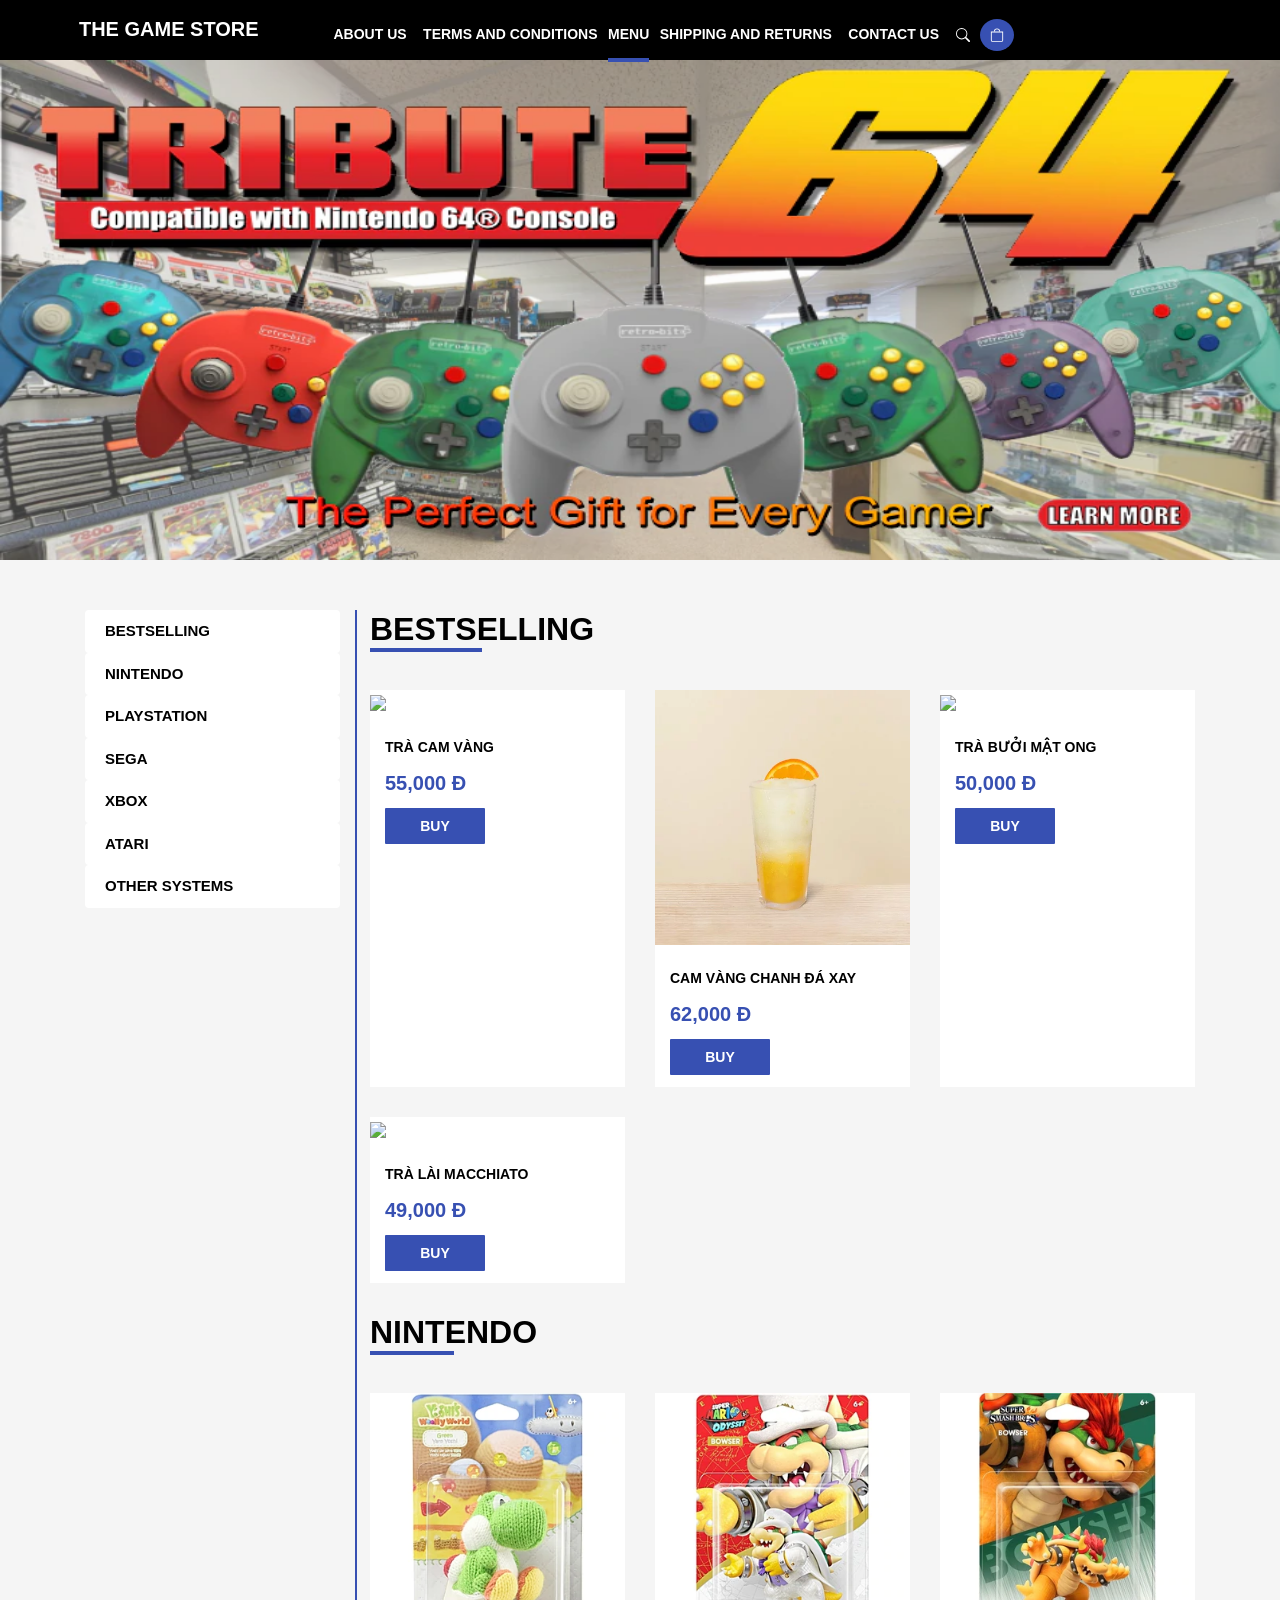
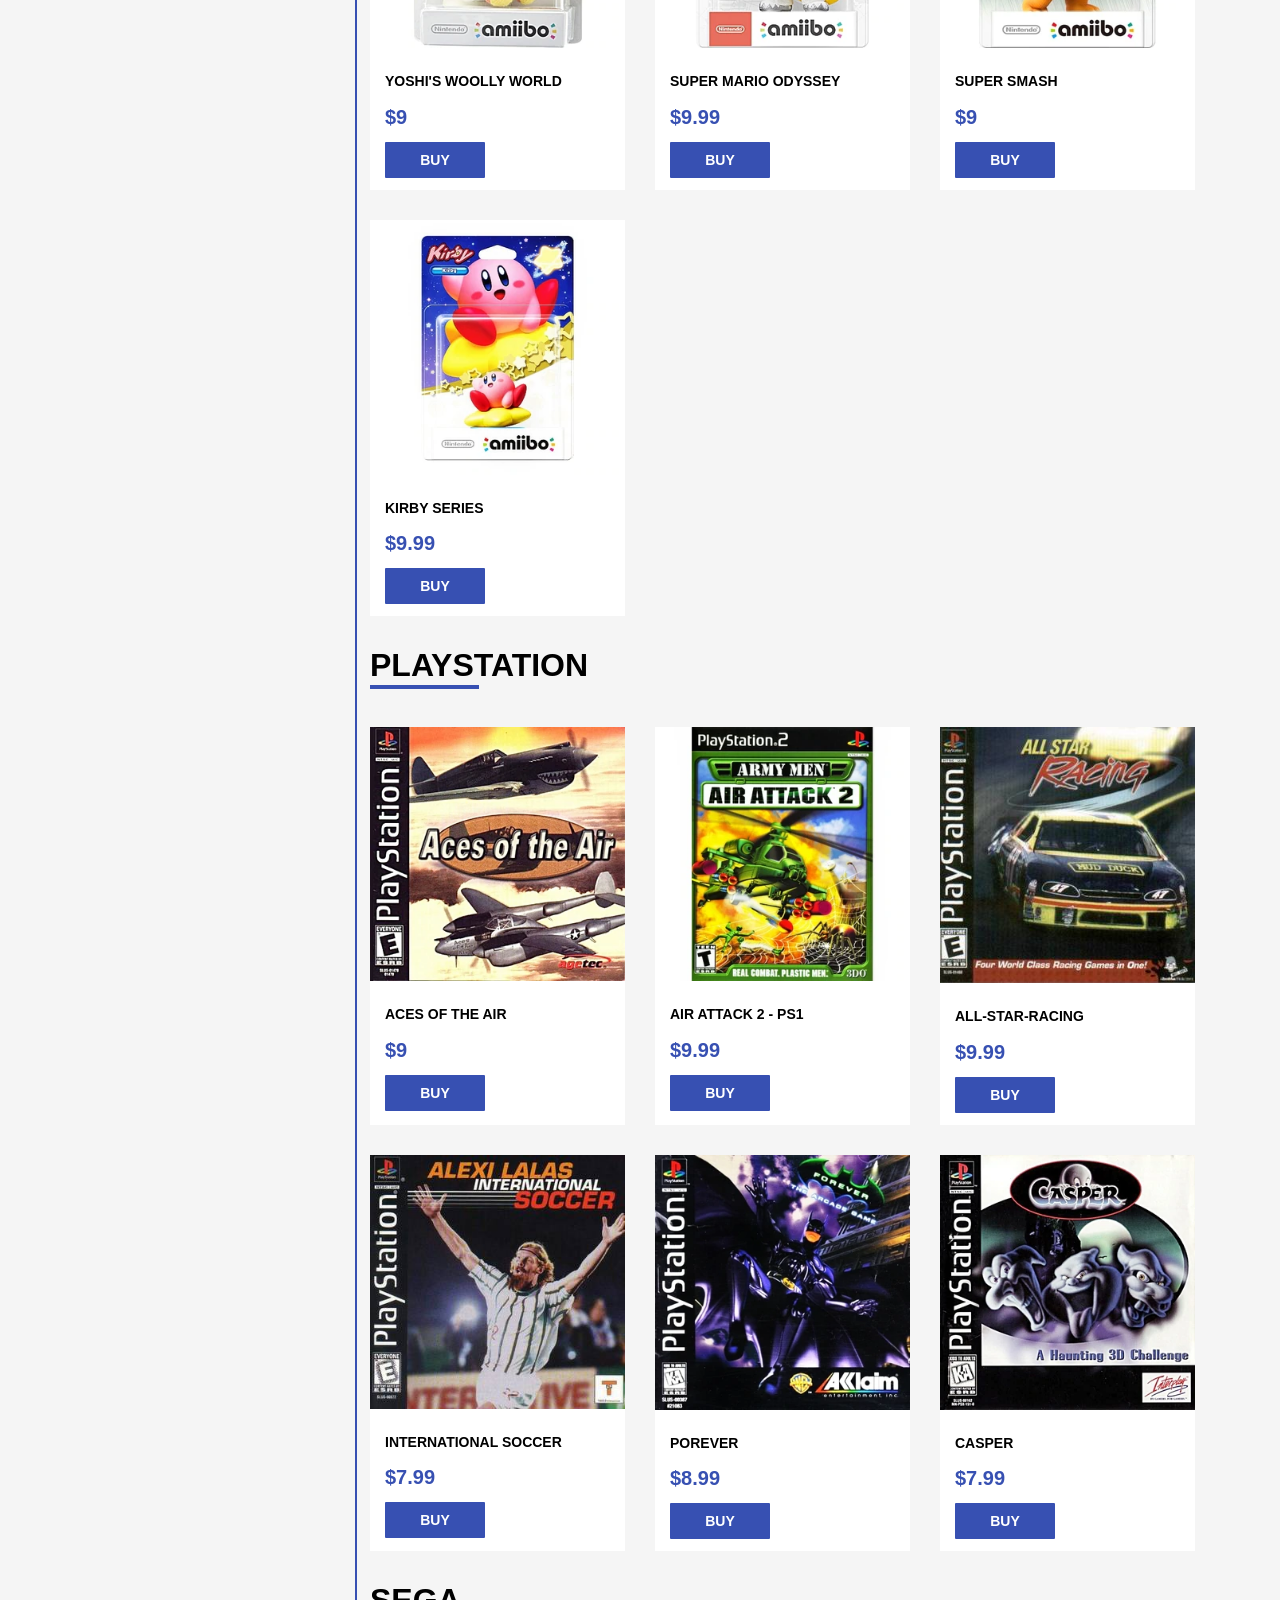
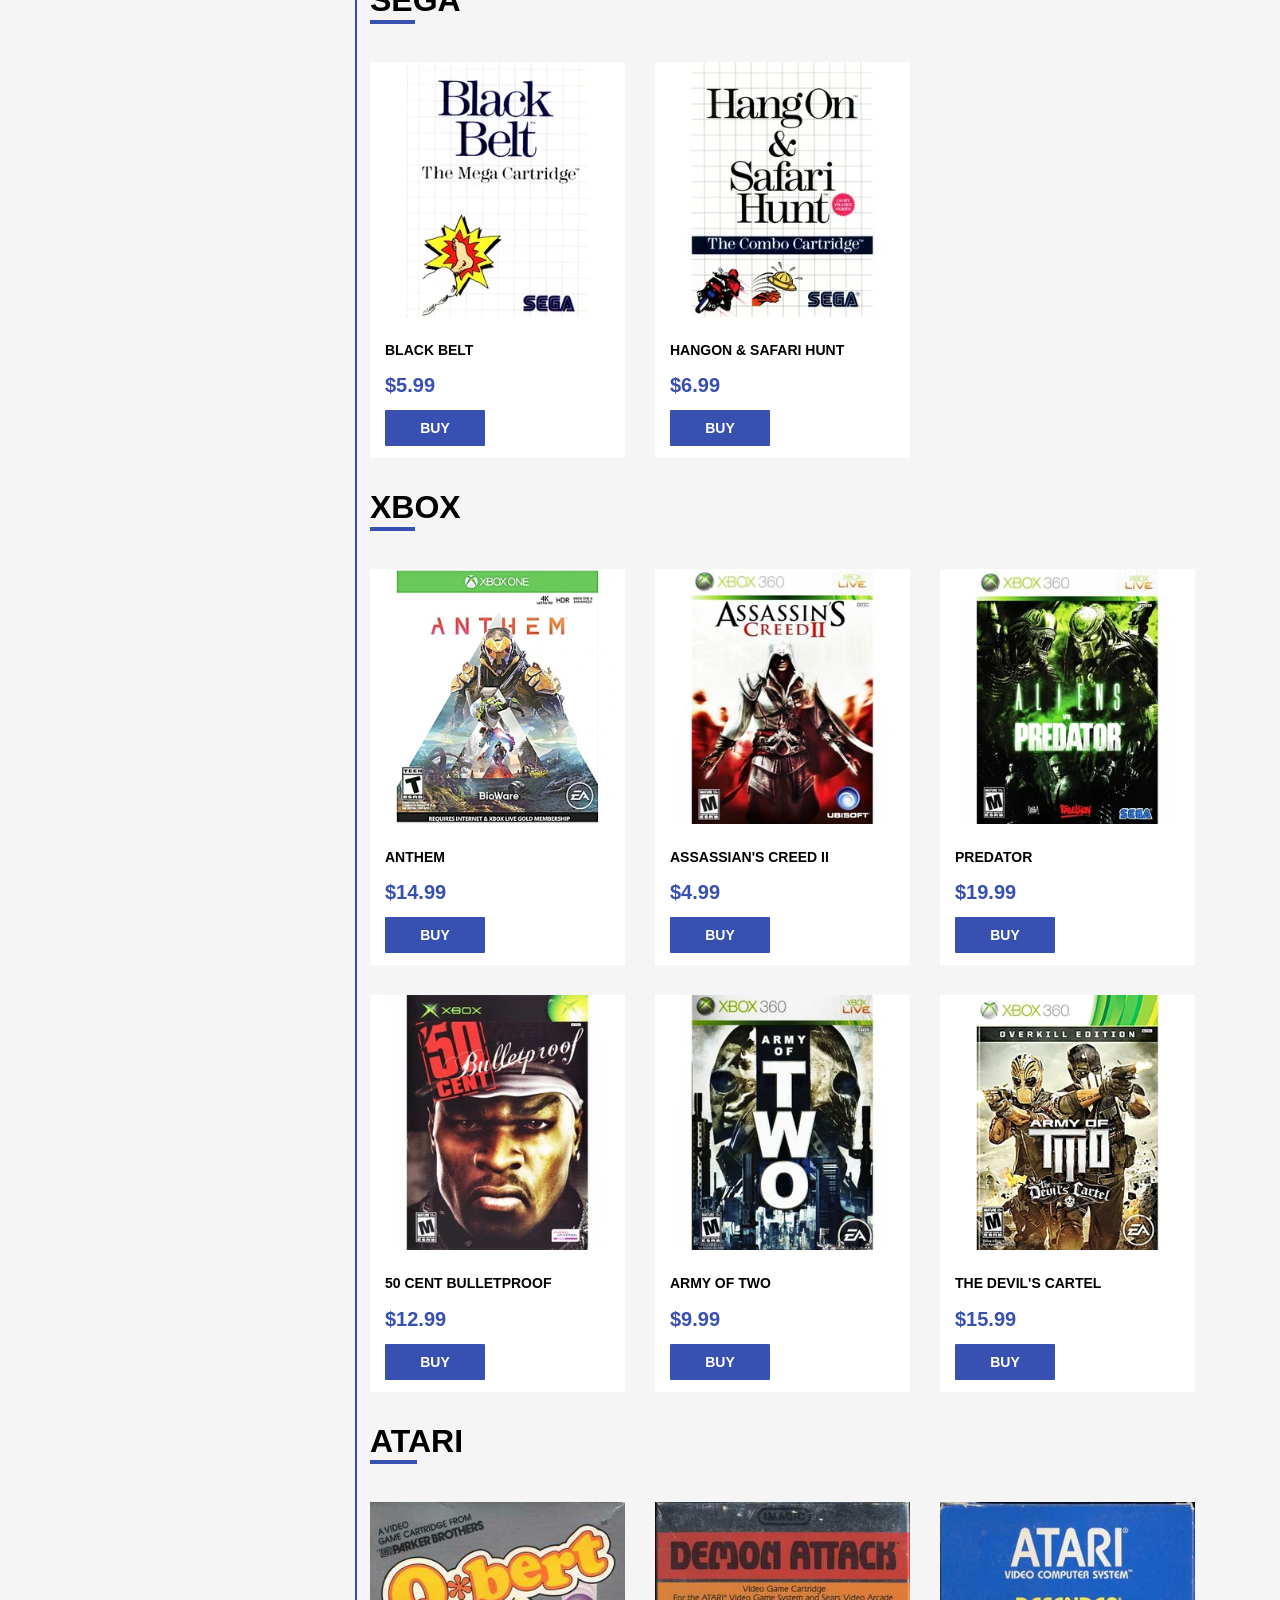
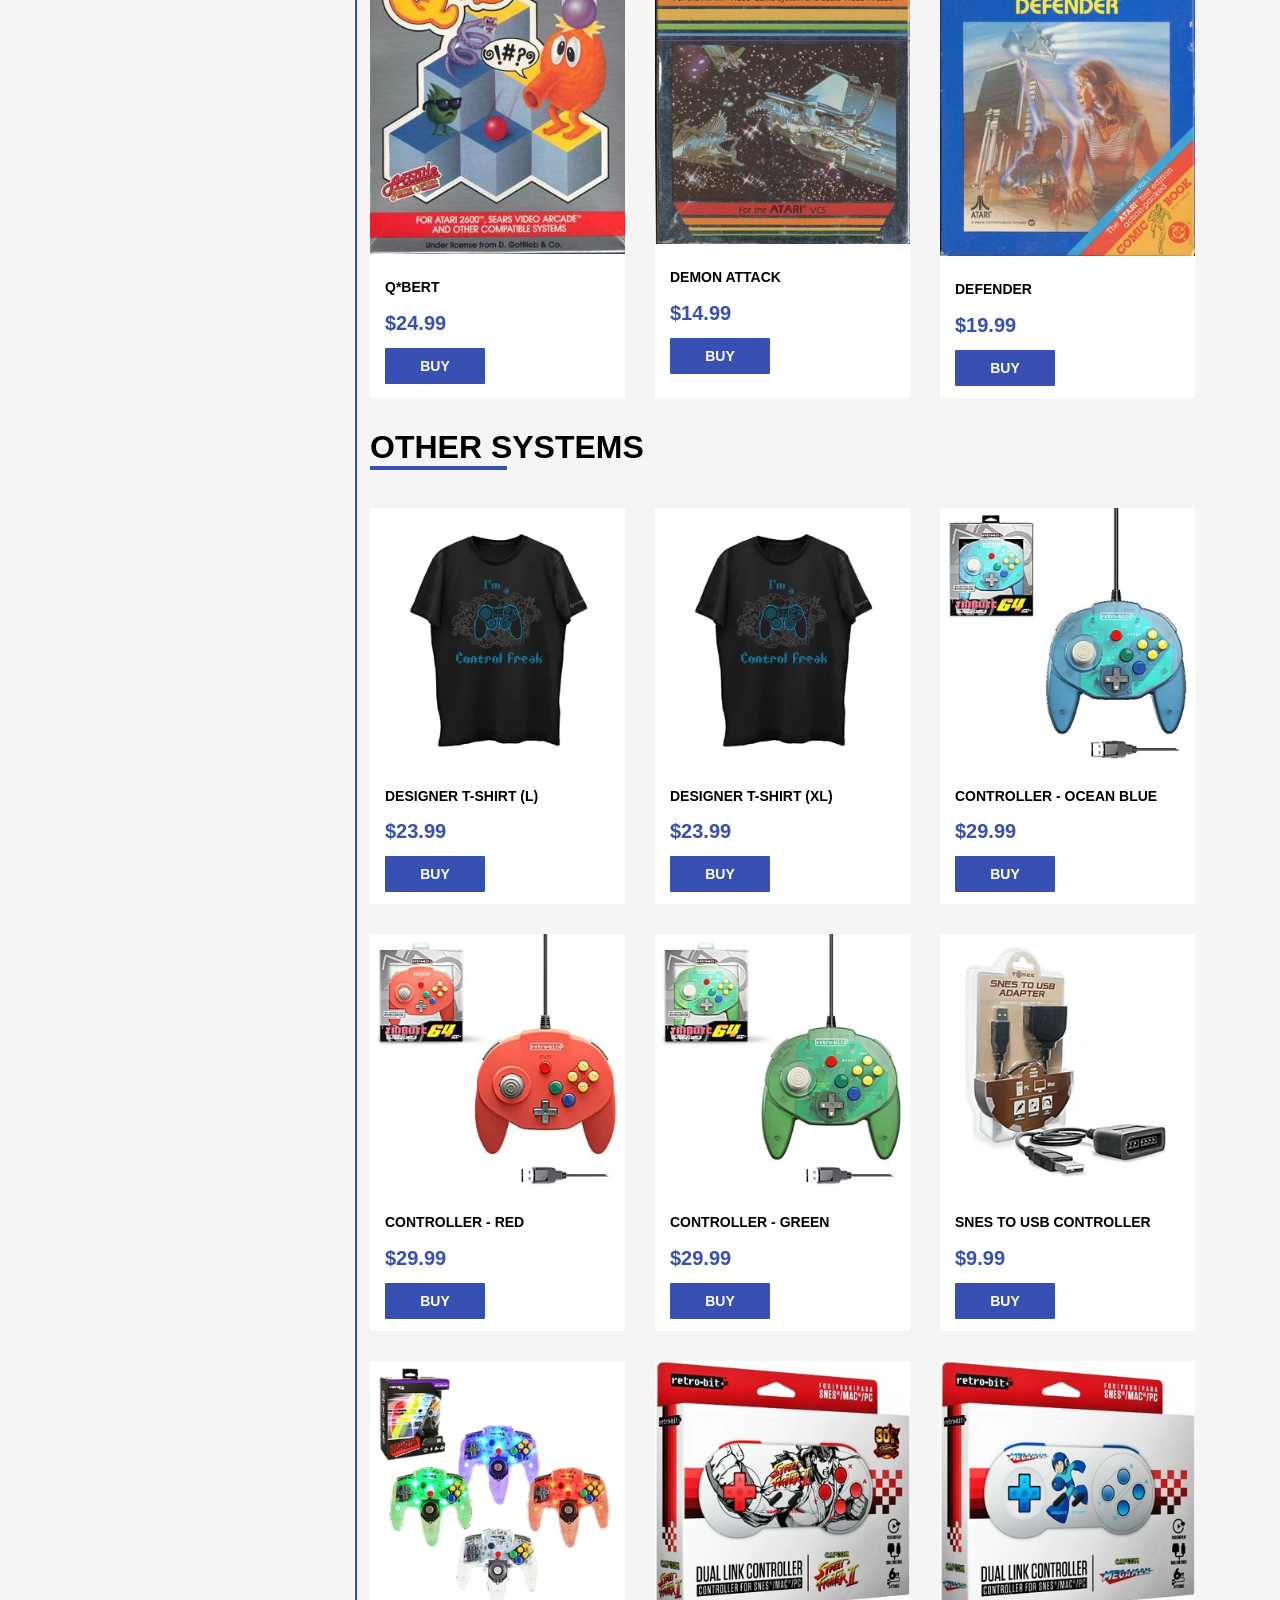
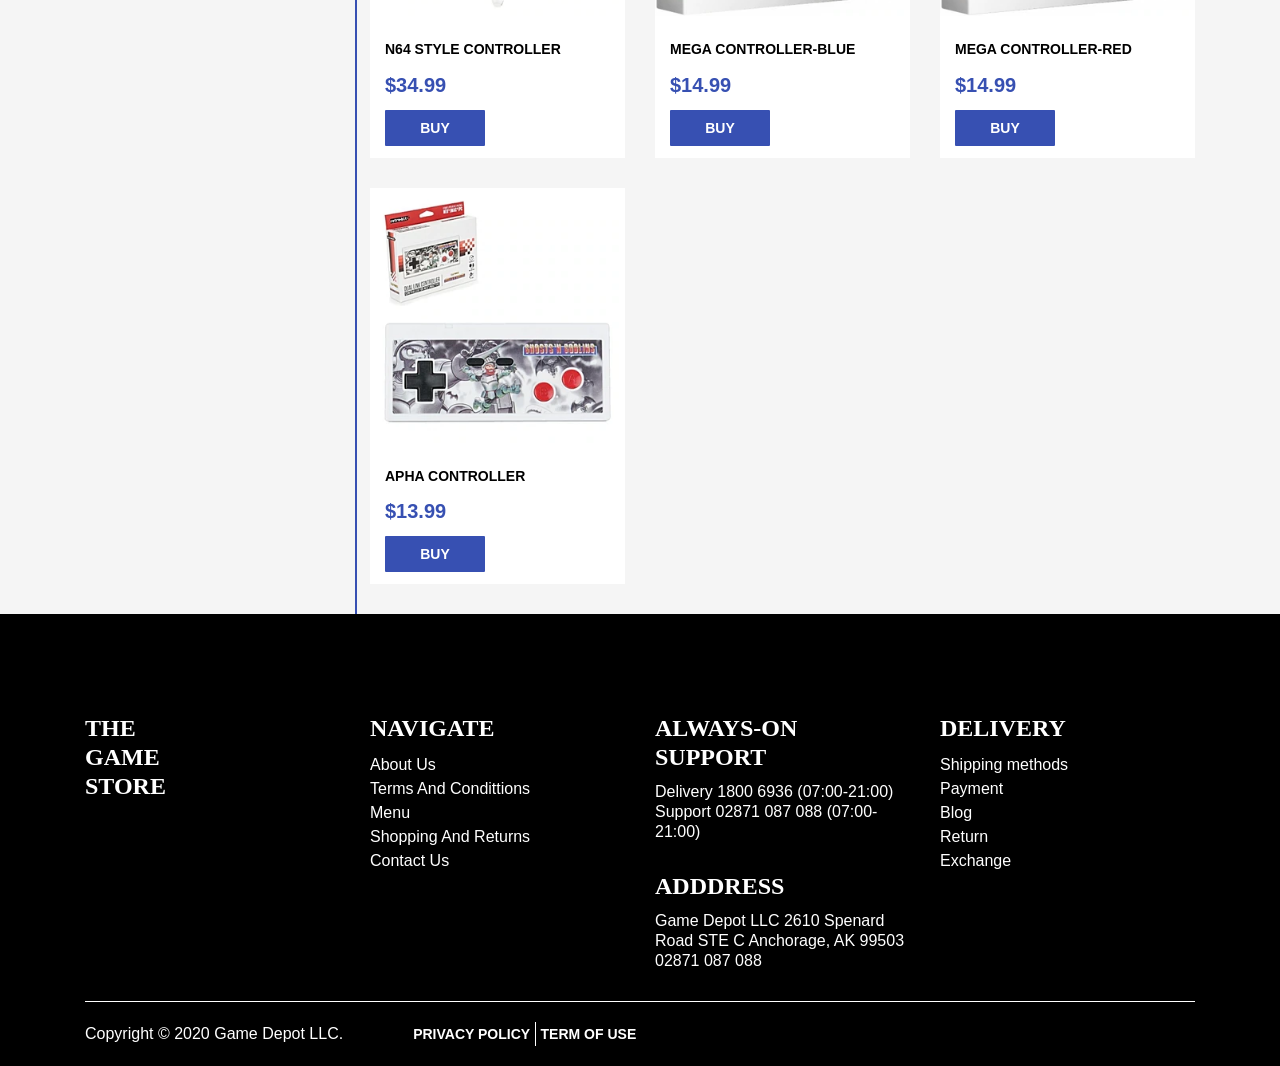
==== commit 89530d47: "store" ====
--- a/Menu2.html
+++ b/Menu2.html
@@ -1,7 +1,7 @@
 <!DOCTYPE html>
 <html lang="en">
 <head>
-    <link rel="shortcut icon" href="icon.png" type="image/png">
+    <link rel="shortcut icon" href="image/badgeLogo.jpg" type="image/png">
     <title>Menu2</title>
     <meta charset="UTF-8">
     <meta name="viewport" content="width=device-width, initial-scale=1">
@@ -25,7 +25,7 @@
             <div class="row">
                 <div class="col-lg-3 col-sm-12 col-xs-12 ">
                     <div class="logo_wrap">
-                        <a href="Trang_chu2.html">THE COFFEE HOUSE</a> 
+                        <a href="Trang_chu2.html">THE GAME STORE</a> 
                     </div>
                     <label  for="moble_input" class="visible-xs visible-sm " id="showmenu-mobile">
                         <span></span>
@@ -40,38 +40,35 @@
                 <nav class="nav_moble">
                     <ul class="clearfix">
                         <li>
-                            <a href="#">CÂU CHUYỆN THƯƠNG HIỆU</a>       
-                            <ul>
-                                                                      
-                               <li> <a href="#">THÔNG CÁO BÁO CHÍ</a>  </li>
-                               <li> <a href="#"> TRÁCH NHIỆM CỘNG ĐỒNG </a></li>
-                          
+                            <a href="#">ABOUT US</a>       
+                            <ul>                                                                     
+                               <li> <a href="#">GAMER APP</a></li>
+                               <li> <a href="#">VITUAL TOUR</a></li>       
+                               <li> <a href="#">BLOG</a></li>                  
                             </ul>
                         </li>    
-                        <li>
-                            <a href="#">CHUYỆN CÀ PHÊ </a>
-                            <ul>
-                                
-                            
-                                <li> <a href="#"> HÀNH TRÌNH TỪ NÔNG TRẠI ĐẾN LY CAFFEE </a>  </li>                                               
-                                <li><a href="#"> HẠT CÀ PHÊ THE COFFEE HOUSE </a>     </li>                                                        
-                                <li><a href="#">NGHỆ THUẬT PHA CHẾ </a> </li>                             
-                                <li><a href="#"> WORKSHOP CÀ PHÊ </a></li>
-                                    
-                            </ul>             
-                        </li>
-                        <li> 
-                            <a href="Menu2.html" class="" style="color:#fff;">THỰC ĐƠN </a>
-                        </li>
-                        <li> 
-                           <a href="#">TIN TỨC</a>
-                        </li>
-                        <li> 
-                            <a href="#">TUYỂN DỤNG</a>
-                        </li>
-                        <li> 
-                            <a href="#" class="">CỬA HÀNG </a>
-                        </li>
+                              
+                        </li>
+                        <li> 
+                            <a href="#">TERMS AND CONDITIONS</a>
+                            <ul>                          
+                             <li> <a href="#">STORE RETURN POLICY</a>  </li>                                               
+                             <li><a href="#">TRADE-IN TERMS AND CONDITIONS</a>     </li>                                                        
+                             <li><a href="#">E-GIFT CARD TERMS</a> </li>                             
+                             <li><a href="#">RSS SYNDICATION</a></li>                             
+                         </ul>   
+                         </li>
+                        <li> 
+                            <a href="Menu2.html" class="" style="color:#fff;">MENU</a>
+                        </li>
+                       
+                        <li> 
+                            <a href="#" class="">SHIPPING AND RETURNS</a>
+                        </li>
+                        <li> 
+                            <a href="#">CONTACT US</a>
+                        </li>
+                      
                         <li>
                             <a  href="#" class="">
                                 <svg class="bi bi-search" width="1em" height="1em" viewBox="0 0 16 16" fill="currentColor" xmlns="http://www.w3.org/2000/svg">
@@ -94,32 +91,32 @@
                 <div class="col-lg-9 col-sm-8 col-xs-12 header_menu">
                     <ul class="clearfix">
                         <li>
-                            <button class="dropbtn">CÂU CHUYỆN THƯƠNG HIỆU</button>
-                            <div class="header-menu-ul-li-content">                            
-                                <a href="#">THÔNG CÁO BÁO CHÍ</a>  
-                                <a href="#"> TRÁCH NHIỆM CỘNG ĐỒNG </a>
+                            <button class="dropbtn">ABOUT US</button>
+                            <div class="header-menu-ul-li-content"> 
+                                <a href="#">GAMER APP</a>                           
+                                <a href="#">VITUAL TOUR</a>  
+                                <a href="#">BLOG</a>
                             </div>
                         </li>    
+                    
                         <li>
-                            <button class="dropbtn">CHUYỆN CÀ PHÊ </button>
+                            <button class="dropbtn">TERMS AND CONDITIONS</button>
                             <div class=" header-menu-ul-li-content">
-                                <a href="#"> HÀNH TRÌNH TỪ NÔNG TRẠI ĐẾN LY CAFFEE </a>                                                 
-                                <a href="#"> HẠT CÀ PHÊ THE COFFEE HOUSE </a>                                                             
-                                <a href="#">NGHỆ THUẬT PHA CHẾ </a>                              
-                                <a href="#"> WORKSHOP CÀ PHÊ </a>
+                                <a href="#">STORE RETURN POLICY</a>                                                 
+                                <a href="#">TRADE-IN TERMS AND CONDITIONS</a>                                                             
+                                <a href="#">E-GIFT CARD TERMS</a>                              
+                               
                             </div>                      
                         </li>
                         <li> 
-                            <a href="Menu2.html" class="dropbtn" id="before" style="color:#fff;">THỰC ĐƠN </a>
-                        </li>
-                        <li> 
-                            <button class="dropbtn">TIN TỨC  </button>
-                        </li>
-                        <li> 
-                            <button class="dropbtn">TUYỂN DỤNG </button>
-                        </li>
-                        <li> 
-                            <button class="dropbtn">CỬA HÀNG </button>
+                            <a href="Menu2.html" class="dropbtn" id="before" style="color:#fff;">MENU</a>
+                        </li>
+                       
+                        <li> 
+                            <button class="dropbtn">SHIPPING AND RETURNS</button>
+                        </li>
+                        <li> 
+                            <button class="dropbtn">CONTACT US</button>
                         </li>
                         <li>
                             <button class="dropbtn">
@@ -146,124 +143,25 @@
     </header>
     <main >
         <div class="slide">
-            <img src="bia.png">
-        </div>
-    <!-- Modal -->
-        <div class="modal fade " id="exampleModal" tabindex="-1" role="dialog" aria-labelledby="exampleModalLabel" aria-hidden="true">
-            <div class="modal-dialog modal-md" role="document" >
-                <div class="modal-content" >
-                    <div class="modal-header">
-                        <span id="img"></span>
-                       
-                        <span id="size">
-                            <!-- <p id="ten"></p>
-                            <p id="size"></p>
-                            <p> topping </p> -->
-                        </span>
-                       
-                        <button type="button" class="close" data-dismiss="modal" aria-label="Close">
-                            <span aria-hidden="true">&times;</span>
-                        </button>
-                    </div>
-                    <div class="modal-body">
-                        <div>
-                            <p> Loại</p>
-                        </div>
-                        <hr>
-                        <p>Size</p>
-                        <div class="form-check" style="float:left">
-                            <input class="form-check-input" type="radio" name="exampleRadios" id="exampleRadios1" value="option1" checked>
-                            <label class="form-check-label" for="exampleRadios1">
-                              Nhỏ
-                            </label>
-                        </div>
-                        <div class="form-check" style="margin-left: 100px;">
-                            <input class="form-check-input" type="radio" name="exampleRadios" id="exampleRadios2" value="option2">
-                            <label class="form-check-label" for="exampleRadios2">
-                                Vừa (+5.000 ₫)
-                            </label>
-                        </div>
-                       
-                        
-                        <div id=topping>                          
-                        </div>
-                       
-                       
-                    <!-- <hr>
-                        <p>Topping -</p> 
-                        <div class="form-check">
-                            <input class="form-check-input" type="checkbox" value="" id="defaultCheck1">
-                            <label class="form-check-label" for="defaultCheck1">
-                                Trân châu trắng (+10.000 ₫)
-                            </label>
-                        </div>
-                        <div class="form-check">
-                            <input class="form-check-input" type="checkbox" value="" id="defaultCheck2">
-                            <label class="form-check-label" for="defaultCheck2">
-                                Trân châu trắng (+10.000 ₫)
-                            </label>
-                        </div> -->
-                       
-                        <hr>
-                        <div class="form-group" style="margin: 0px;">                           
-                            <input type="text" class="form-control" id="formGroupExampleInput" placeholder="Thêm ghi chú món này">
-                        </div>
-                    </div>
-                   
-                    <div class="footer_modal">
-                        <div style="float: left; width: 50%;">
-                            <div>
-                                <button type="button" class="minus" id="remove">
-                                    <svg class="bi bi-dash-circle" width="2em" height="2em" viewBox="0 0 16 16"fill="currentColor" xmlns="http://www.w3.org/2000/svg">
-                                        <path fill-rule="evenodd" d="M8 15A7 7 0 108 1a7 7 0 000 14zm0 1A8 8 0 108 0a8 8 0 000 16z" clip-rule="evenodd"/>
-                                        <path fill-rule="evenodd" d="M3.5 8a.5.5 0 01.5-.5h8a.5.5 0 010 1H4a.5.5 0 01-.5-.5z" clip-rule="evenodd"/>
-                                        </svg>
-                                
-                                </button>
-                            </div>
-                            <div style="float: left; font-size: 22px; padding-left: 0.5rem;"> 
-                                <p > 1 </p>
-                            </div>
-                                
-                            <div>
-                                <button type="button" class="minus" id ="add"> 
-                                    <svg class="bi bi-plus-circle" width="2em" height="2em" viewBox="0 0 16 16" fill="currentColor" xmlns="http://www.w3.org/2000/svg">
-                                        <path fill-rule="evenodd" d="M8 3.5a.5.5 0 01.5.5v4a.5.5 0 01-.5.5H4a.5.5 0 010-1h3.5V4a.5.5 0 01.5-.5z" clip-rule="evenodd"/>
-                                        <path fill-rule="evenodd" d="M7.5 8a.5.5 0 01.5-.5h4a.5.5 0 010 1H8.5V12a.5.5 0 01-1 0V8z" clip-rule="evenodd"/>
-                                        <path fill-rule="evenodd" d="M8 15A7 7 0 108 1a7 7 0 000 14zm0 1A8 8 0 108 0a8 8 0 000 16z" clip-rule="evenodd"/>
-                                    </svg>
-                                </button>
-                            </div>
-                        </div>                  
-                        <div style="float: right; width: 50%;">
-                            <button type="button"  class="modal_tien" style="max-width: 300px; float: right;" data-dismiss="modal">THÊM VÀO GIỎ</button>
-                        </div>                     
-                    </div>
-                </div>
-            </div>
+            <img src="image/bia4.png">
         </div>
         <div class="container">
             <div class="row">
                 <div class="col-lg-3 col-md-3 col-sm-4 col-xs-12 ">
                     <nav class="sticky" id="myScrollspy">
                        <ul class="nav nav-pills flex-column " >            
-                            <li class="nav-item"><a href="#section1"  class="nav-link active"> MÓN NỔI BẬT </a></li>
-                            <li class="nav-item"><a href="#section2"  class="nav-link" >CÀ PHÊ </a></li>
-                            <li class="nav-item"><a href="#section3"  class="nav-link">THỨC UỐNG ĐÁ XAY</a></li>
-                            <li class="nav-item"><a href="#section4"  class="nav-link">TRÀ TRÁI CÂY</a></li>
-                            <li class="nav-item"><a href="#section5"  class="nav-link">THỨC UỐNG TRÁI CÂY</a></li>
-                            <li class="nav-item"><a href="#section6"  class="nav-link">MACCHIATO</a></li>
-                            <li class="nav-item"><a href="#section7"  class="nav-link">THỨC ĂN NHẸ</a></li>
-                            <li class="nav-item"><a href="#section8"  class="nav-link">CHOCO-MATCHA</a></li>
-                            <!-- <li class="nav-item"><a href="#section9"  class="nav-link">CÀ PHÊ GÓI</a></li>
-                            <li class="nav-item"><a href="#section10"  class="nav-link">GÓI SUBSCRIPTIRON</a></li> -->
+                            <li class="nav-item"><a href="#section1"  class="nav-link active">BESTSELLING</a></li>
+                            <li class="nav-item"><a href="#section2"  class="nav-link" >NINTENDO</a></li>
+                            <li class="nav-item"><a href="#section3"  class="nav-link">PLAYSTATION</a></li>
+                            <li class="nav-item"><a href="#section4"  class="nav-link">SEGA</a></li>
+                            <li class="nav-item"><a href="#section5"  class="nav-link">XBOX</a></li>
+                            <li class="nav-item"><a href="#section6"  class="nav-link">ATARI</a></li>
+                            <li class="nav-item"><a href="#section7"  class="nav-link">OTHER SYSTEMS</a></li>                      
                        </ul>
-                    
                     </nav> 
                 </div>          
-                <!-- <div id="caffee" class="col-lg-9 col-md-9 col-sm-8 col-xs-12 border_right_before"></div> -->
                 <div class="col-lg-9 col-md-9 col-sm-8 col-xs-12 border_right_before">                   
-                    <div  id="section1"><h2 ><span class="menuhome" >MÓN NỔI BẬT </h2>
+                    <div  id="section1"><h2 ><span class="menuhome">BESTSELLING</h2>
                         <div class="list_product_related flex_wrap display_flex menu_lists">
                             <div class="menu_item">
                                 <div class="menu_item_image">
@@ -275,7 +173,7 @@
                                     </h3>
                                     <div class="price_product_item">55,000 Đ</div>
                                     <div class="">
-                                        <button id="products" data-name="TRÀ CAM VÀNG" data-price="55000" class="add-to-cart button text" >MUA NGAY </button>
+                                        <button id="products" data-name="TRÀ CAM VÀNG" data-price="55000" class="add-to-cart button text" >BUY </button>
                                     </div>
                                     
                                 </div>
@@ -290,7 +188,7 @@
                                     </h3>
                                     <div class="price_product_item">62,000 Đ</div>
                                     <div class="">
-                                        <button id="products" data-name="CAM VÀNG CHANH ĐÁ XAY" data-price="62000" class="add-to-cart button text">MUA NGAY </button>
+                                        <button id="products" data-name="CAM VÀNG CHANH ĐÁ XAY" data-price="62000" class="add-to-cart button text">BUY </button>
                                     </div>
                                 </div>
                             </div>
@@ -304,7 +202,7 @@
                                     </h3>
                                     <div class="price_product_item">50,000 Đ</div>
                                     <div class="">
-                                        <button id="products" data-name="TRÀ BƯỞI MẬT ONG" data-price="50000" class="add-to-cart button text">MUA NGAY </button>
+                                        <button id="products" data-name="TRÀ BƯỞI MẬT ONG" data-price="50000" class="add-to-cart button text">BUY </button>
                                     </div>
                                 </div>
                             </div>
@@ -318,315 +216,479 @@
                                     </h3>
                                     <div class="price_product_item">49,000 Đ</div>
                                     <div class="">
-                                        <button id="products" data-name="TRÀ LÀI MACCHIATO" data-price="49000" class="add-to-cart button text">MUA NGAY </button>
+                                        <button id="products" data-name="TRÀ LÀI MACCHIATO" data-price="49000" class="add-to-cart button text">BUY </button>
                                     </div>
                                 </div>
                             </div>
                         </div>
                     </div>           
-                    <div  id="section2"><h2 ><span class="menuhome">CÀ PHÊ </h2>
+                    <div  id="section2"><h2 ><span class="menuhome">NINTENDO</h2>
                         <div class="list_product_related flex_wrap display_flex menu_lists">
                              
                             <div class="menu_item">
                                 <div class="menu_item_image">
-                                    <img src="AMERICANO.png">
-                                </div>
-                                <div class="menu_item_info bg_white">
-                                    <h3>
-                                        <a>AMERICANO</a>
-                                    </h3>
-                                    <div class="price_product_item">39,000 Đ</div>
-                                    <div class="">
-                                        <button id="products" data-name="AMERICANO" data-price="39000" class="add-to-cart button text">MUA NGAY </button>
-                                    </div>
-                                    
-                                </div>
-                            </div>
-                            <div class="menu_item">
-                                <div class="menu_item_image">
-                                    <img src="bac_siu.png">
-                                </div>
-                                <div class="menu_item_info bg_white">
-                                    <h3>
-                                        <a>BẠC SỈU</a>
-                                    </h3>
-                                    <div class="price_product_item">62,000 Đ</div>
-                                    <div class="">
-                                        <button id="products" data-name="BẠC SỈU" data-price="62000" class="add-to-cart button text">MUA NGAY </button>
-                                    </div>
-                                </div>
-                            </div>
-                            <div class="menu_item">
-                                <div class="menu_item_image">
-                                    <img src="cafe_den.png">
-                                </div>
-                                <div class="menu_item_info bg_white">
-                                    <h3>
-                                        <a>CÀ PHÊ ĐEN</a>
-                                    </h3>
-                                    <div class="price_product_item">29,000 Đ</div>
-                                    <div class="">
-                                        <button id="products" data-name="CÀ PHÊ ĐEN" data-price="29000" class="add-to-cart button text">MUA NGAY </button>
-                                    </div>
-                                </div>
-                            </div>
-                            <div class="menu_item">
-                                <div class="menu_item_image">
-                                    <img src="tra_lai_macchiato.png">
-                                </div>
-                                <div class="menu_item_info bg_white">
-                                    <h3>
-                                        <a>TRÀ LÀI MACCHIATO</a>
-                                    </h3>
-                                    <div class="price_product_item">49,000 Đ</div>
-                                    <div class="">
-                                        <button id="products" data-name="TRÀ LÀI MACCHIATO" data-price="49000" class="add-to-cart button text">MUA NGAY </button>
-                                    </div>
-                                </div>
-                            </div>
-                        </div>
-                    </div>
-                    <div id="section3" >  <h2 ><span class="menuhome">TRÀ & MACCHIATO </h2>
+                                    <img src="image/nintendo/amiibo.png">
+                                </div>
+                                <div class="menu_item_info bg_white">
+                                    <h3>
+                                        <a>Yoshi's Woolly World</a>
+                                    </h3>
+                                    <div class="price_product_item">$9</div>
+                                    <div class="">
+                                        <button class="add-to-cart button text">BUY</button>
+                                    </div>
+                                    
+                                </div>
+                            </div>
+                            <div class="menu_item">
+                                <div class="menu_item_image">
+                                    <img src="image/nintendo/amiibo2.png">
+                                </div>
+                                <div class="menu_item_info bg_white">
+                                    <h3>
+                                        <a>Super Mario Odyssey</a>
+                                    </h3>
+                                    <div class="price_product_item">$9.99</div>
+                                    <div class="">
+                                        <button class="add-to-cart button text">BUY </button>
+                                    </div>
+                                </div>
+                            </div>
+                            <div class="menu_item">
+                                <div class="menu_item_image">
+                                    <img src="image/nintendo/amiibo3.png">
+                                </div>
+                                <div class="menu_item_info bg_white">
+                                    <h3>
+                                        <a>Super Smash</a>
+                                    </h3>
+                                    <div class="price_product_item">$9</div>
+                                    <div class="">
+                                        <button class="add-to-cart button text">BUY</button>
+                                    </div>
+                                </div>
+                            </div>
+                            <div class="menu_item">
+                                <div class="menu_item_image">
+                                    <img src="image/nintendo/amiibo4.png">
+                                </div>
+                                <div class="menu_item_info bg_white">
+                                    <h3>
+                                        <a>Kirby Series</a>
+                                    </h3>
+                                    <div class="price_product_item">$9.99</div>
+                                    <div class="">
+                                        <button class="add-to-cart button text">BUY</button>
+                                    </div>
+                                </div>
+                            </div>
+                        </div>
+                    </div>
+                    <div id="section3" >  <h2 ><span class="menuhome">PLAYSTATION</h2>
                         <div class="list_product_related flex_wrap display_flex menu_lists">
                             <div class="menu_item">
                                 <div class="menu_item_image">
-                                    <img src="tra_cherry_macchiato.png">
-                                </div>
-                                <div class="menu_item_info bg_white">
-                                    <h3>
-                                        <a>TRÀ CHERRY MACCHIATO</a>
-                                    </h3>
-                                    <div class="price_product_item">55,000 Đ</div>
-                                    <div class="">
-                                        <button id="products" data-name="TRÀ CHERRY MACCHIATO" data-price="55000" class="add-to-cart button text">MUA NGAY </button>
-                                    </div>
-                                    
-                                </div>
-                            </div>
-                            <div class="menu_item">
-                                <div class="menu_item_image">
-                                    <img src="tra_dao_cam_sa.png">
-                                </div>
-                                <div class="menu_item_info bg_white">
-                                    <h3>
-                                        <a>TRÀ ĐÀO CAM SẢ</a>
-                                    </h3>
-                                    <div class="price_product_item">45,000 Đ</div>
-                                    <div class="">
-                                        <button id="products" data-name="TRÀ ĐÀO CAM SẢ" data-price="49000" class="add-to-cart button text">MUA NGAY </button>
-                                    </div>
-                                </div>
-                            </div>
-                            <div class="menu_item">
-                                <div class="menu_item_image">
-                                    <img src="tra_buoi_mat_ong.png">
-                                </div>
-                                <div class="menu_item_info bg_white">
-                                    <h3>
-                                        <a>TRÀ BƯỞI MẬT ONG</a>
-                                    </h3>
-                                    <div class="price_product_item">50,000 Đ</div>
-                                    <div class="">
-                                        <button id="products" data-name="TRÀ BƯỞI MẬT ONG" data-price="50000" class="add-to-cart button text">MUA NGAY </button>
-                                    </div>
-                                </div>
-                            </div>
-                            <div class="menu_item">
-                                <div class="menu_item_image">
-                                    <img src="tra_lai_macchiato.png">
-                                </div>
-                                <div class="menu_item_info bg_white">
-                                    <h3>
-                                        <a>TRÀ LÀI MACCHIATO</a>
-                                    </h3>
-                                    <div class="price_product_item">49,000 Đ</div>
-                                    <div class="">
-                                        <button id="products" data-name="TRÀ LÀI MACCHIATO" data-price="49000" class="add-to-cart button text">MUA NGAY </button>
+                                    <img src="image/playstation/aces.jpg">
+                                </div>
+                                <div class="menu_item_info bg_white">
+                                    <h3>
+                                        <a>Aces of the Air</a>
+                                    </h3>
+                                    <div class="price_product_item">$9</div>
+                                    <div class="">
+                                        <button class="add-to-cart button text">BUY </button>
+                                    </div>
+                                    
+                                </div>
+                            </div>
+                            <div class="menu_item">
+                                <div class="menu_item_image">
+                                    <img src="image/playstation/air_attack_2.jpg">
+                                </div>
+                                <div class="menu_item_info bg_white">
+                                    <h3>
+                                        <a>Air Attack 2 - PS1</a>
+                                    </h3>
+                                    <div class="price_product_item">$9.99</div>
+                                    <div class="">
+                                        <button class="add-to-cart button text">BUY </button>
+                                    </div>
+                                </div>
+                            </div>
+                            <div class="menu_item">
+                                <div class="menu_item_image">
+                                    <img src="image/playstation/all-star-racing.jpg">
+                                </div>
+                                <div class="menu_item_info bg_white">
+                                    <h3>
+                                        <a>all-star-racing</a>
+                                    </h3>
+                                    <div class="price_product_item">$9.99</div>
+                                    <div class="">
+                                        <button class="add-to-cart button text">BUY </button>
+                                    </div>
+                                </div>
+                            </div>
+                            <div class="menu_item">
+                                <div class="menu_item_image">
+                                    <img src="image/playstation/1.jpg">
+                                </div>
+                                <div class="menu_item_info bg_white">
+                                    <h3>
+                                        <a>International Soccer</a>
+                                    </h3>
+                                    <div class="price_product_item">$7.99</div>
+                                    <div class="">
+                                        <button class="add-to-cart button text">BUY </button>
+                                    </div>
+                                </div>
+                            </div>
+                            <div class="menu_item">
+                                <div class="menu_item_image">
+                                    <img src="image/playstation/2.png">
+                                </div>
+                                <div class="menu_item_info bg_white">
+                                    <h3>
+                                        <a>Porever</a>
+                                    </h3>
+                                    <div class="price_product_item">$8.99</div>
+                                    <div class="">
+                                        <button class="add-to-cart button text">BUY </button>
+                                    </div>
+                                </div>
+                            </div>
+                            <div class="menu_item">
+                                <div class="menu_item_image">
+                                    <img src="image/playstation/3.png">
+                                </div>
+                                <div class="menu_item_info bg_white">
+                                    <h3>
+                                        <a>Casper</a>
+                                    </h3>
+                                    <div class="price_product_item">$7.99</div>
+                                    <div class="">
+                                        <button class="add-to-cart button text">BUY </button>
                                     </div>
                                 </div>
                             </div>
                         </div>
                     </div>
                     <div id="section4">
-                        <h2 ><span class="menuhome">THỨC UỐNG ĐÁ XAY</h2>
+                        <h2 ><span class="menuhome">SEGA</h2>
                         <div class="list_product_related flex_wrap display_flex menu_lists">
                             <div class="menu_item">
                                 <div class="menu_item_image">
-                                    <img src="chanh_sa_da_xay.png">
-                                </div>
-                                <div class="menu_item_info bg_white">
-                                    <h3>
-                                        <a>CHANH SẢ ĐÁ XAY</a>
-                                    </h3>
-                                    <div class="price_product_item">59,000 Đ</div>
-                                    <div class="">
-                                        <button id="products" data-name="CHANH SẢ ĐÁ XAY" data-price="59000" class="add-to-cart button text">MUA NGAY </button>
-                                    </div>
-                                    
-                                </div>
-                            </div>
-                            <div class="menu_item">
-                                <div class="menu_item_image">
-                                    <img src="chocolate_da_xay.png">
-                                </div>
-                                <div class="menu_item_info bg_white">
-                                    <h3>
-                                        <a>CHOCOLATE ĐÁ XAY</a>
-                                    </h3>
-                                    <div class="price_product_item">52,000 Đ</div>
-                                    <div class="">
-                                        <button id="products" data-name="CHOCOLATE ĐÁ XAY" data-price="52000" class="add-to-cart button text">MUA NGAY </button>
-                                    </div>
-                                </div>
-                            </div>
-                            <div class="menu_item">
-                                <div class="menu_item_image">
-                                    <img src="cookies_da_xay.png">
-                                </div>
-                                <div class="menu_item_info bg_white">
-                                    <h3>
-                                        <a>COOKIES ĐÁ XAY</a>
-                                    </h3>
-                                    <div class="price_product_item">59,000 Đ</div>
-                                    <div class="">
-                                        <button id="products" data-name="COOKIES ĐÁ XAY" data-price="59000" class="add-to-cart button text">MUA NGAY </button>
-                                    </div>
-                                </div>
-                            </div>
-                            <div class="menu_item">
-                                <div class="menu_item_image">
-                                    <img src="dao_viet_quat_da_xay.png">
-                                </div>
-                                <div class="menu_item_info bg_white">
-                                    <h3>
-                                        <a>ĐÀO VIỆT QUẤT ĐÁ XAY</a>
-                                    </h3>
-                                    <div class="price_product_item">49,000 Đ</div>
-                                    <div class="">
-                                        <button id="products" data-name="ĐÀO VIỆT QUẤT ĐÁ XAY" data-price="49000" class="add-to-cart button text">MUA NGAY </button>
-                                    </div>
-                                </div>
-                            </div>
+                                    <img src="image/sega/Black_belt.png">
+                                </div>
+                                <div class="menu_item_info bg_white">
+                                    <h3>
+                                        <a>Black Belt</a>
+                                    </h3>
+                                    <div class="price_product_item">$5.99</div>
+                                    <div class="">
+                                        <button class="add-to-cart button text">BUY </button>
+                                    </div>
+                                    
+                                </div>
+                            </div>
+                            <div class="menu_item">
+                                <div class="menu_item_image">
+                                    <img src="image/sega/hangon.png">
+                                </div>
+                                <div class="menu_item_info bg_white">
+                                    <h3>
+                                        <a>Hangon & Safari Hunt</a>
+                                    </h3>
+                                    <div class="price_product_item">$6.99</div>
+                                    <div class="">
+                                        <button class="add-to-cart button text">BUY </button>
+                                    </div>
+                                </div>
+                            </div>
+                           
                         </div>
                     </div>
                     <div id="section5">
-                        <h2 ><span class="menuhome">THỨC UỐNG TRÁI CÂY</h2>
+                        <h2 ><span class="menuhome">XBOX</h2>
                         <div class="list_product_related flex_wrap display_flex menu_lists">
                             <div class="menu_item">
                                 <div class="menu_item_image">
-                                    <img src="sinh_to_cam_xoai.png">
-                                </div>
-                                <div class="menu_item_info bg_white">
-                                    <h3>
-                                        <a>SINH TỐ CAM XOÀI</a>
-                                    </h3>
-                                    <div class="price_product_item">55,000 Đ</div>
-                                    <div class="">
-                                        <button id="products" data-name="SINH TỐ CAM XOÀI" data-price="55000" class="add-to-cart button text">MUA NGAY </button>
-                                    </div>
-                                    
-                                </div>
-                            </div>
-                            <div class="menu_item">
-                                <div class="menu_item_image">
-                                    <img src="sinh_to_viet_quat.png">
-                                </div>
-                                <div class="menu_item_info bg_white">
-                                    <h3>
-                                        <a>SINH TỐ VIỆT QUẤT</a>
-                                    </h3>
-                                    <div class="price_product_item">62,000 Đ</div>
-                                    <div class="">
-                                        <button id="products" data-name="SINH TỐ VIỆT QUẤT" data-price="62000" class="add-to-cart button text">MUA NGAY </button>
-                                    </div>
-                                </div>
-                            </div>
-                            <div class="menu_item">
-                                <div class="menu_item_image">
-                                    <img src="tra_buoi_mat_ong.png">
-                                </div>
-                                <div class="menu_item_info bg_white">
-                                    <h3>
-                                        <a>TRÀ BƯỞI MẬT ONG</a>
-                                    </h3>
-                                    <div class="price_product_item">50,000 Đ</div>
-                                    <div class="">
-                                        <button id="products" data-name="TRÀ BƯỞI MẬT ONG" data-price="50000" class="add-to-cart button text">MUA NGAY </button>
-                                    </div>
-                                </div>
-                            </div>
-                            <div class="menu_item">
-                                <div class="menu_item_image">
-                                    <img src="tra_lai_macchiato.png">
-                                </div>
-                                <div class="menu_item_info bg_white">
-                                    <h3>
-                                        <a>TRÀ LÀI MACCHIATO</a>
-                                    </h3>
-                                    <div class="price_product_item">49,000 Đ</div>
-                                    <div class="">
-                                        <button id="products" data-name="TRÀ LÀI MACCHIATO" data-price="49000" class="add-to-cart button text">MUA NGAY </button>
-                                    </div>
-                                </div>
-                            </div>
-                        </div>
-                        
-                        <h2 id="section6"><span class="menuhome">BÁNH & SNACK </h2>
+                                    <img src="image/xbox/4.png">
+                                </div>
+                                <div class="menu_item_info bg_white">
+                                    <h3>
+                                        <a>Anthem</a>
+                                    </h3>
+                                    <div class="price_product_item">$14.99</div>
+                                    <div class="">
+                                        <button class="add-to-cart button text">BUY </button>
+                                    </div>
+                                </div>
+                            </div>
+                            <div class="menu_item">
+                                <div class="menu_item_image">
+                                    <img src="image/xbox/6.png">
+                                </div>
+                                <div class="menu_item_info bg_white">
+                                    <h3>
+                                        <a>Assassian'S Creed II</a>
+                                    </h3>
+                                    <div class="price_product_item">$4.99</div>
+                                    <div class="">
+                                        <button class="add-to-cart button text">BUY </button>
+                                    </div>
+                                    
+                                </div>
+                            </div>
+                            <div class="menu_item">
+                                <div class="menu_item_image">
+                                    <img src="image/xbox/5.png">
+                                </div>
+                                <div class="menu_item_info bg_white">
+                                    <h3>
+                                        <a>Predator</a>
+                                    </h3>
+                                    <div class="price_product_item">$19.99</div>
+                                    <div class="">
+                                        <button class="add-to-cart button text">BUY </button>
+                                    </div>
+                                    
+                                </div>
+                            </div>
+                            <div class="menu_item">
+                                <div class="menu_item_image">
+                                    <img src="image/xbox/2.png">
+                                </div>
+                                <div class="menu_item_info bg_white">
+                                    <h3>
+                                        <a>50 Cent Bulletproof</a>
+                                    </h3>
+                                    <div class="price_product_item">$12.99</div>
+                                    <div class="">
+                                        <button class="add-to-cart button text">BUY </button>
+                                    </div>
+                                </div>
+                            </div>
+                            <div class="menu_item">
+                                <div class="menu_item_image">
+                                    <img src="image/xbox/3.png">
+                                </div>
+                                <div class="menu_item_info bg_white">
+                                    <h3>
+                                        <a>Army Of Two</a>
+                                    </h3>
+                                    <div class="price_product_item">$9.99</div>
+                                    <div class="">
+                                        <button class="add-to-cart button text">BUY </button>
+                                    </div>
+                                </div>
+                            </div>
+                            <div class="menu_item">
+                                <div class="menu_item_image">
+                                    <img src="image/xbox/xbox1.png">
+                                </div>
+                                <div class="menu_item_info bg_white">
+                                    <h3>
+                                        <a>The Devil's Cartel</a>
+                                    </h3>
+                                    <div class="price_product_item">$15.99</div>
+                                    <div class="">
+                                        <button class="add-to-cart button text">BUY </button>
+                                    </div>
+                                </div>
+                            </div>
+                        </div>
+                    </div>
+                    <div  id="section6">
+                        <h2><span class="menuhome">ATARI</h2>
                         <div class="list_product_related flex_wrap display_flex menu_lists">
                             <div class="menu_item">
                                 <div class="menu_item_image">
-                                    <img src="banh_bong_lan_trung_muoi.png">
-                                </div>
-                                <div class="menu_item_info bg_white">
-                                    <h3>
-                                        <a>BÁNH BÔNG LAN TRỨNG MUỐI</a>
-                                    </h3>
-                                    <div class="price_product_item">25,000 Đ</div>
-                                    <div class="">
-                                        <button id="products" data-name="BÁNH BÔNG LAN TRỨNG MUỐI" data-price="25000" class="add-to-cart button text">MUA NGAY </button>
-                                    </div>
-                                    
-                                </div>
-                            </div>
-                            <div class="menu_item">
-                                <div class="menu_item_image">
-                                    <img src="banh_chocolate.png">
-                                </div>
-                                <div class="menu_item_info bg_white">
-                                    <h3>
-                                        <a>BÁNH CHOCOLATE</a>
-                                    </h3>
-                                    <div class="price_product_item">22,000 Đ</div>
-                                    <div class="">
-                                        <button id="products" data-name="BÁNH CHOCOLATE" data-price="22000" class="add-to-cart button text">MUA NGAY </button>
-                                    </div>
-                                </div>
-                            </div>
-                            <div class="menu_item">
-                                <div class="menu_item_image">
-                                    <img src="banh_croissant_bo_toi.png">
-                                </div>
-                                <div class="menu_item_info bg_white">
-                                    <h3>
-                                        <a>BÁNH CROISSANT BƠ TỎI</a>
-                                    </h3>
-                                    <div class="price_product_item">50,000 Đ</div>
-                                    <div class="">
-                                        <button id="products" data-name="BÁNH CROISSANT BƠ TỎI" data-price="50000" class="add-to-cart button text">MUA NGAY </button>
-                                    </div>
-                                </div>
-                            </div>
-                            <div class="menu_item">
-                                <div class="menu_item_image">
-                                    <img src="banh_gau_chocolate.png">
-                                </div>
-                                <div class="menu_item_info bg_white">
-                                    <h3>
-                                        <a>BÁNH GẤU CHOCOLATE</a>
-                                    </h3>
-                                    <div class="price_product_item">39,000 Đ</div>
-                                    <div class="">
-                                        <button id="products" data-name="BÁNH GẤU CHOCOLATE" data-price="39000" class="add-to-cart button text">MUA NGAY </button>
+                                    <img src="image/atari/1.png">
+                                </div>
+                                <div class="menu_item_info bg_white">
+                                    <h3>
+                                        <a>Q*bert</a>
+                                    </h3>
+                                    <div class="price_product_item">$24.99</div>
+                                    <div class="">
+                                        <button class="add-to-cart button text">BUY </button>
+                                    </div>
+                                    
+                                </div>
+                            </div>
+                            <div class="menu_item">
+                                <div class="menu_item_image">
+                                    <img src="image/atari/2.png">
+                                </div>
+                                <div class="menu_item_info bg_white">
+                                    <h3>
+                                        <a>Demon Attack</a>
+                                    </h3>
+                                    <div class="price_product_item">$14.99</div>
+                                    <div class="">
+                                        <button class="add-to-cart button text">BUY </button>
+                                    </div>
+                                </div>
+                            </div>
+                            <div class="menu_item">
+                                <div class="menu_item_image">
+                                    <img src="image/atari/3.png">
+                                </div>
+                                <div class="menu_item_info bg_white">
+                                    <h3>
+                                        <a>Defender</a>
+                                    </h3>
+                                    <div class="price_product_item">$19.99</div>
+                                    <div class="">
+                                        <button class="add-to-cart button text">BUY </button>
+                                    </div>
+                                </div>
+                            </div>
+                        </div>
+                    </div>
+                    <div id="section7">
+                        <h2 ><span class="menuhome">OTHER SYSTEMS</h2>
+                        <div class="list_product_related flex_wrap display_flex menu_lists">
+                            <div class="menu_item">
+                                <div class="menu_item_image">
+                                    <img src="image/other/ao.png">
+                                </div>
+                                <div class="menu_item_info bg_white">
+                                    <h3>
+                                        <a>Designer T-Shirt (L)</a>
+                                    </h3>
+                                    <div class="price_product_item">$23.99</div>
+                                    <div class="">
+                                        <button class="add-to-cart button text">BUY </button>
+                                    </div>
+                                </div>
+                            </div>
+                            <div class="menu_item">
+                                <div class="menu_item_image">
+                                    <img src="image/other/ao.png">
+                                </div>
+                                <div class="menu_item_info bg_white">
+                                    <h3>
+                                        <a>Designer T-Shirt (XL)</a>
+                                    </h3>
+                                    <div class="price_product_item">$23.99</div>
+                                    <div class="">
+                                        <button class="add-to-cart button text">BUY </button>
+                                    </div>
+                                </div>
+                            </div>
+                            <div class="menu_item">
+                                <div class="menu_item_image">
+                                    <img src="image/other/1.png">
+                                </div>
+                                <div class="menu_item_info bg_white">
+                                    <h3>
+                                        <a>Controller - Ocean Blue</a>
+                                    </h3>
+                                    <div class="price_product_item">$29.99</div>
+                                    <div class="">
+                                        <button class="add-to-cart button text">BUY </button>
+                                    </div>
+                                    
+                                </div>
+                            </div>
+                            <div class="menu_item">
+                                <div class="menu_item_image">
+                                    <img src="image/other/2.png">
+                                </div>
+                                <div class="menu_item_info bg_white">
+                                    <h3>
+                                        <a>Controller - Red</a>
+                                    </h3>
+                                    <div class="price_product_item">$29.99</div>
+                                    <div class="">
+                                        <button class="add-to-cart button text">BUY </button>
+                                    </div>
+                                </div>
+                            </div>
+                            <div class="menu_item">
+                                <div class="menu_item_image">
+                                    <img src="image/other/3.png">
+                                </div>
+                                <div class="menu_item_info bg_white">
+                                    <h3>
+                                        <a>Controller - Green</a>
+                                    </h3>
+                                    <div class="price_product_item">$29.99</div>
+                                    <div class="">
+                                        <button class="add-to-cart button text">BUY </button>
+                                    </div>
+                                </div>
+                            </div>
+                            <div class="menu_item">
+                                <div class="menu_item_image">
+                                    <img src="image/other/4.png">
+                                </div>
+                                <div class="menu_item_info bg_white">
+                                    <h3>
+                                        <a>SNES to USB Controller</a>
+                                    </h3>
+                                    <div class="price_product_item">$9.99</div>
+                                    <div class="">
+                                        <button class="add-to-cart button text">BUY </button>
+                                    </div>
+                                </div>
+                            </div>
+                            <div class="menu_item">
+                                <div class="menu_item_image">
+                                    <img src="image/other/5.png">
+                                </div>
+                                <div class="menu_item_info bg_white">
+                                    <h3>
+                                        <a>N64 Style Controller</a>
+                                    </h3>
+                                    <div class="price_product_item">$34.99</div>
+                                    <div class="">
+                                        <button class="add-to-cart button text">BUY </button>
+                                    </div>
+                                    
+                                </div>
+                            </div>
+                            <div class="menu_item">
+                                <div class="menu_item_image">
+                                    <img src="image/other/6.png">
+                                </div>
+                                <div class="menu_item_info bg_white">
+                                    <h3>
+                                        <a>Mega Controller-blue</a>
+                                    </h3>
+                                    <div class="price_product_item">$14.99</div>
+                                    <div class="">
+                                        <button class="add-to-cart button text">BUY </button>
+                                    </div>
+                                </div>
+                            </div>
+                            <div class="menu_item">
+                                <div class="menu_item_image">
+                                    <img src="image/other/7.png">
+                                </div>
+                                <div class="menu_item_info bg_white">
+                                    <h3>
+                                        <a>Mega Controller-red</a>
+                                    </h3>
+                                    <div class="price_product_item">$14.99</div>
+                                    <div class="">
+                                        <button class="add-to-cart button text">BUY </button>
+                                    </div>
+                                </div>
+                            </div>
+                            <div class="menu_item">
+                                <div class="menu_item_image">
+                                    <img src="image/other/8.png">
+                                </div>
+                                <div class="menu_item_info bg_white">
+                                    <h3>
+                                        <a>apha Controller</a>
+                                    </h3>
+                                    <div class="price_product_item">$13.99</div>
+                                    <div class="">
+                                        <button class="add-to-cart button text">BUY </button>
                                     </div>
                                 </div>
                             </div>
@@ -640,18 +702,16 @@
         <div class="container">
             <div class="row">
                 <div class="col-lg-3 col-md-3 col-sm-3 col-xs-6 footer_col">
-                    <h3 class=" footer_title">THE <br>COFFEE<br>HOUSE </h3>
+                    <h3 class=" footer_title">THE <br>GAME<br>STORE </h3>
                 </div>
                 <div class="col-lg-3 col-md-3 col-sm-3 col-xs-6 footer_col">
-                    <h3 class=" footer_title">ABOUT</h3>
+                    <h3 class="footer_title">NAVIGATE</h3>
                     <ul class="footer_linklists">
-                        <li>
-                            <a href="#">Về Chúng Tôi</a>
-                        </li>
-                        <li><a href="#">Hạt Cà Phê The Coffee House</a></li>
-                        <li><a href="#">Blog</a></li>
-                        <li><a href="#">Cơ Hội Nghề Nghiệp</a></li>
-                        <li><a href="#">Cửa Hàng</a></li>
+                        <li><a href="#">About Us</a></li>
+                        <li><a href="#">Terms And Condittions</a></li>
+                        <li><a href="#">Menu</a></li>
+                        <li><a href="#">Shopping And Returns</a></li>
+                        <li><a href="#">Contact Us</a></li>
                     </ul>
                 </div>
                 <div class="col-lg-3 col-md-3 col-sm-3 col-xs-6 footer_col">
@@ -662,9 +722,12 @@
                     </div>
                     <div class="address_footer">
                         <h3 class=" footer_title">ADDDRESS</h3>
-                        <p>62 Tran Quang Khai, Tan Dinh,<br> Quan 1 Ho Chi Minh, Vietnam</p>
+                        <p>Game Depot LLC
+                            2610 Spenard Road
+                            STE C
+                            Anchorage, AK 99503</p>
                         <p>02871 087 088</p>
-                        <p>hi@thecoffeehouse.vn</p>
+                        
                     </div>
                 </div>
                 <div class="col-lg-3 col-md-3 col-sm-3 col-xs-6 footer_col">
@@ -680,7 +743,7 @@
                 <div class="col-lg-12 col-md-12 col-sm-12 col-xs-12">
                     <div class="copyright_footer display_flex justify-content-spbetween">
                         <div class="copyright_text copyright_col">
-                            Copyright © 2018 The Coffee House. All rights reserved.
+                            Copyright © 2020 Game Depot LLC.
                         </div>
                         <div class="copyright_menu copyright_col">
                             <ul>
--- a/css/Menu2.css
+++ b/css/Menu2.css
@@ -279,7 +279,7 @@
     z-index: 1;
 }
 .menu_item_info.bg_white h3 {
-    height: 65px;
+    /* height: 65px; */
     max-height: 65px;
     -webkit-line-clamp: 2;
     -webkit-box-orient: vertical;
@@ -428,7 +428,7 @@
 }
 #myScrollspy a.nav-link.active {
     background-color: #ffffff;
-    color: #2b3687;
+    color: #3750b2;
 }
 @media (min-width: 576px)
     {
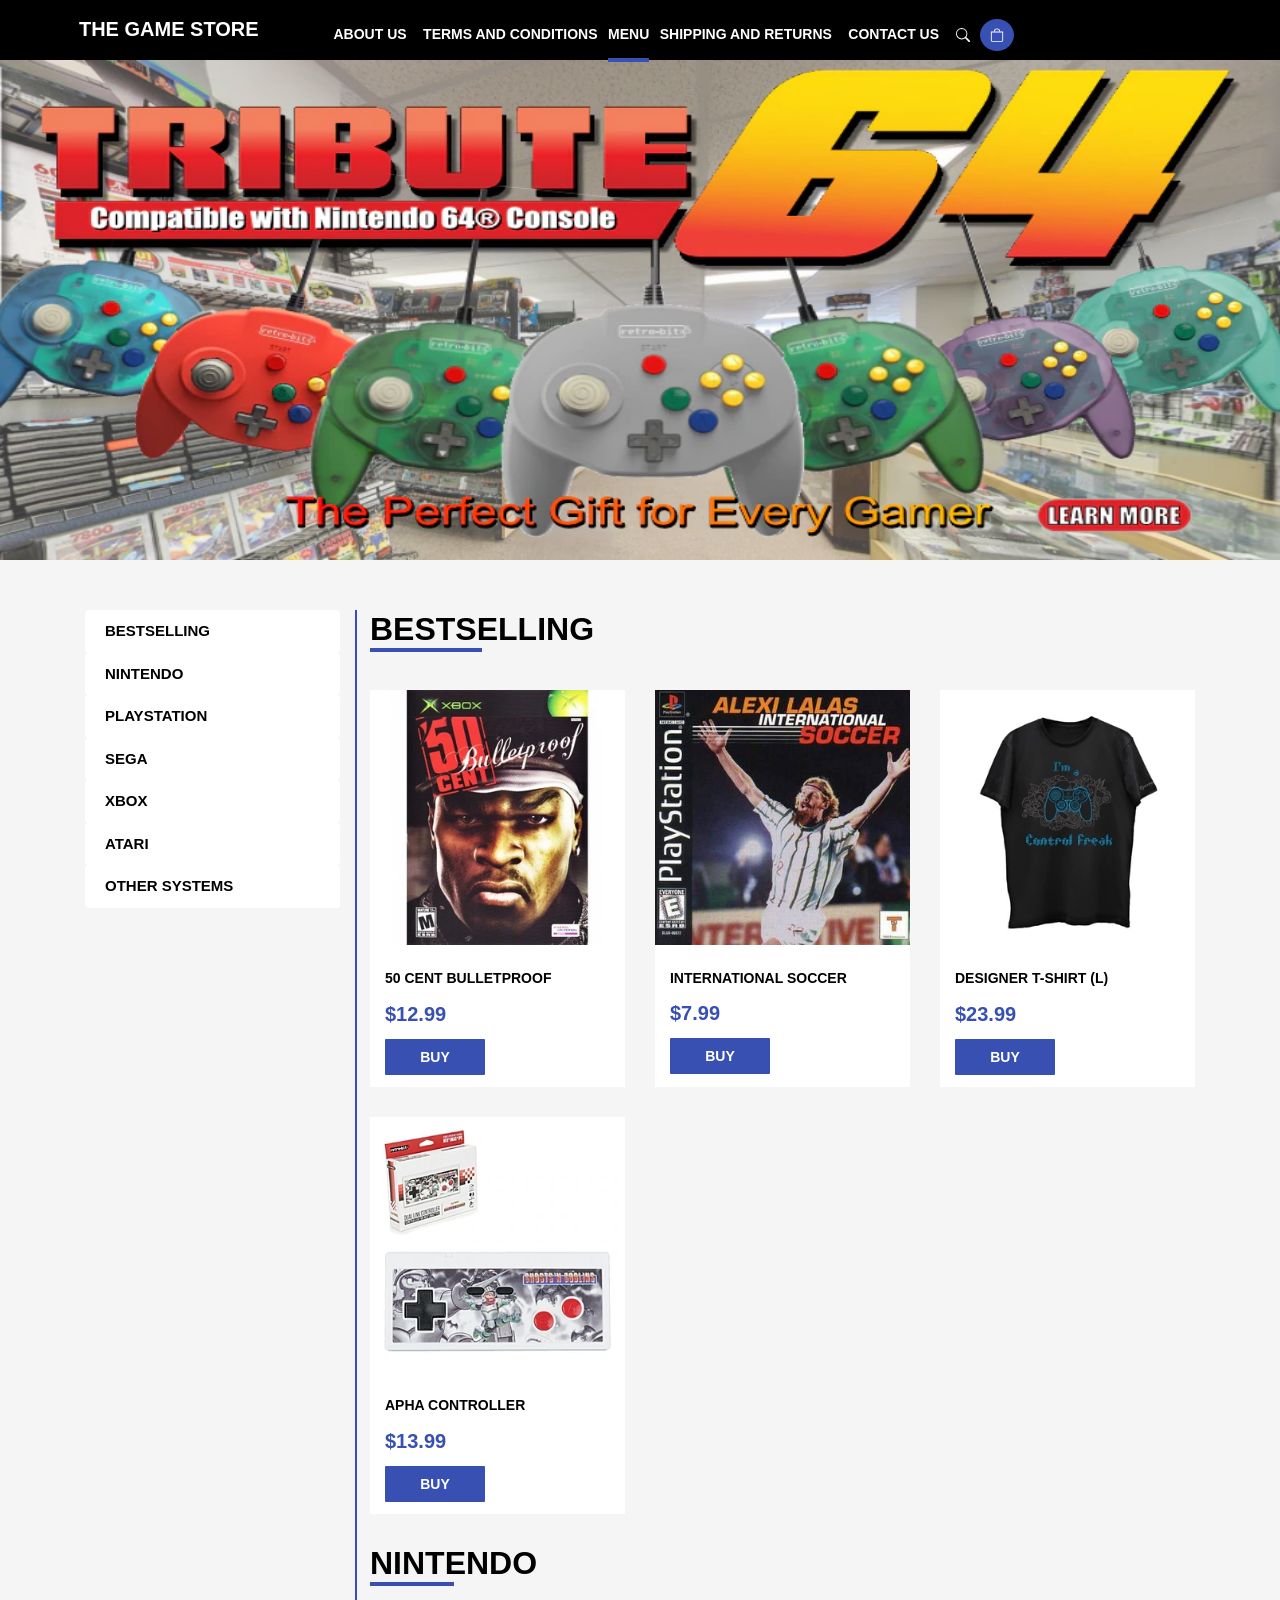
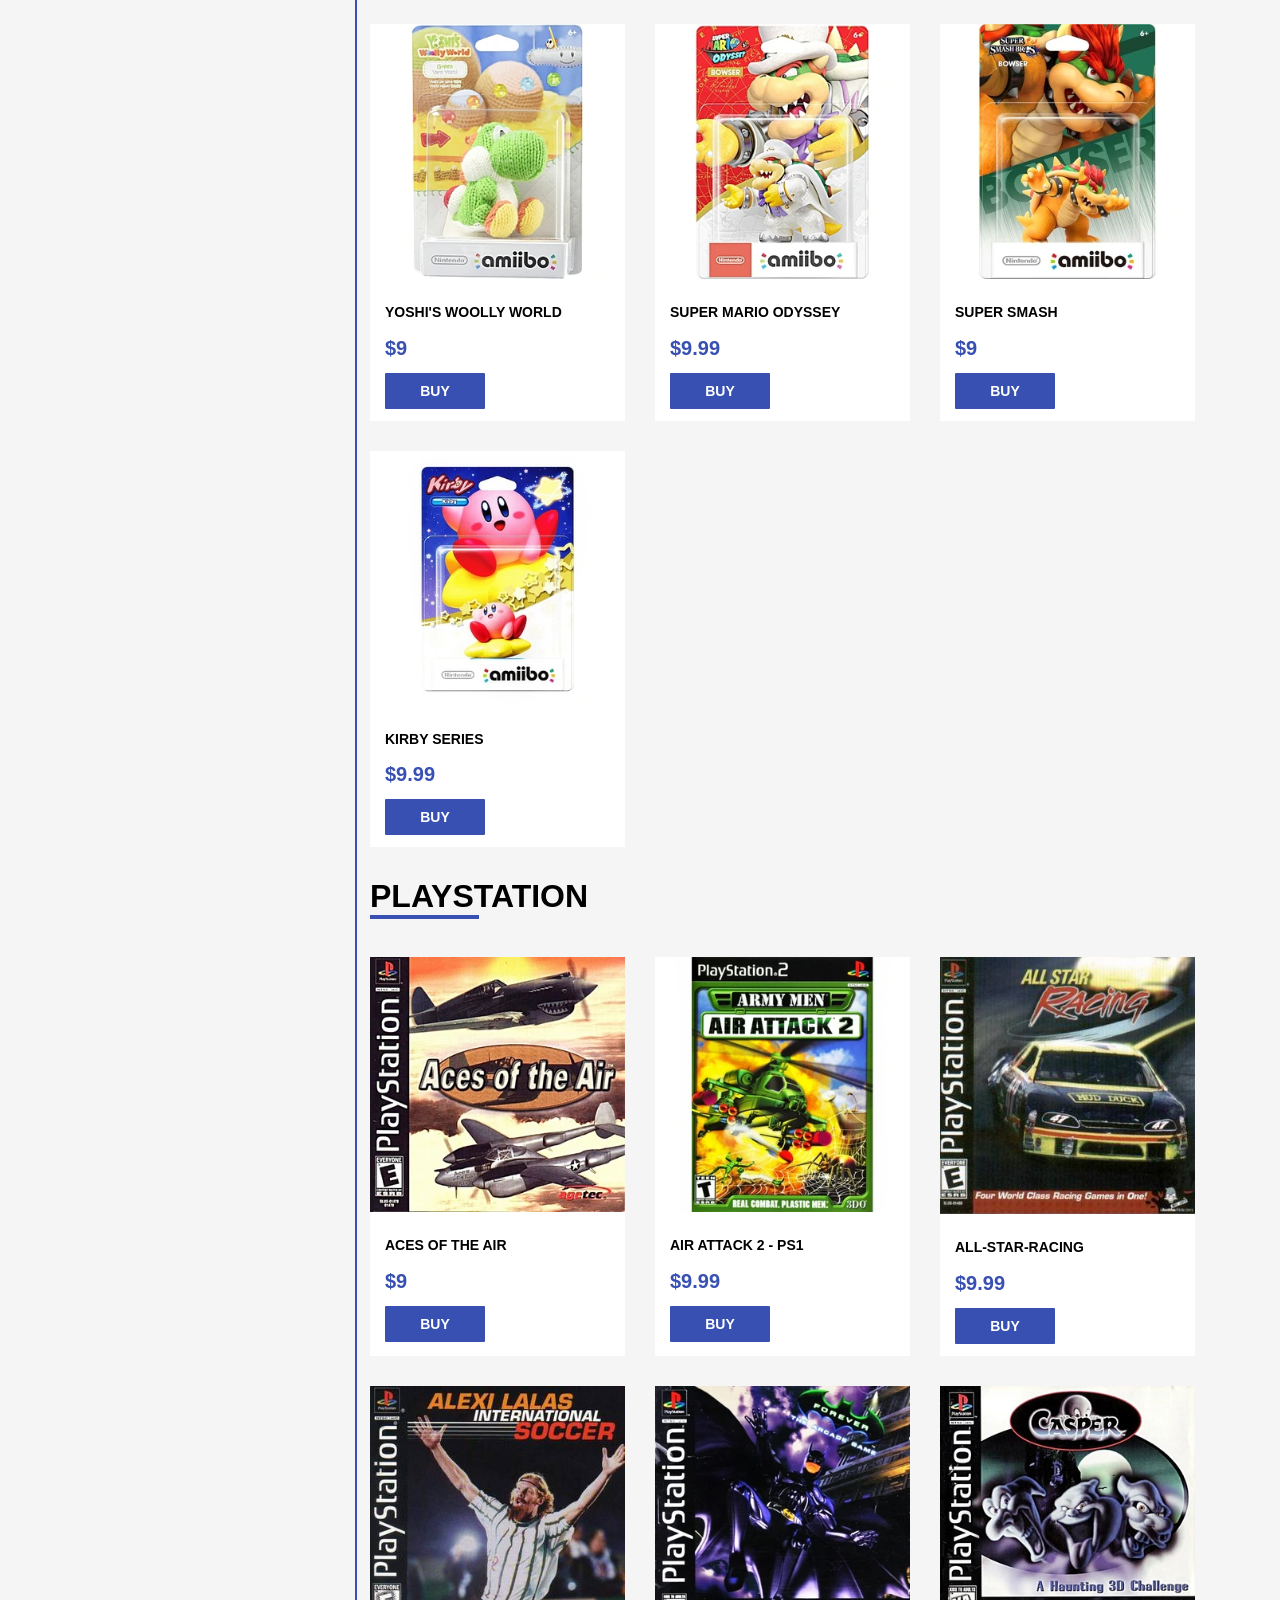
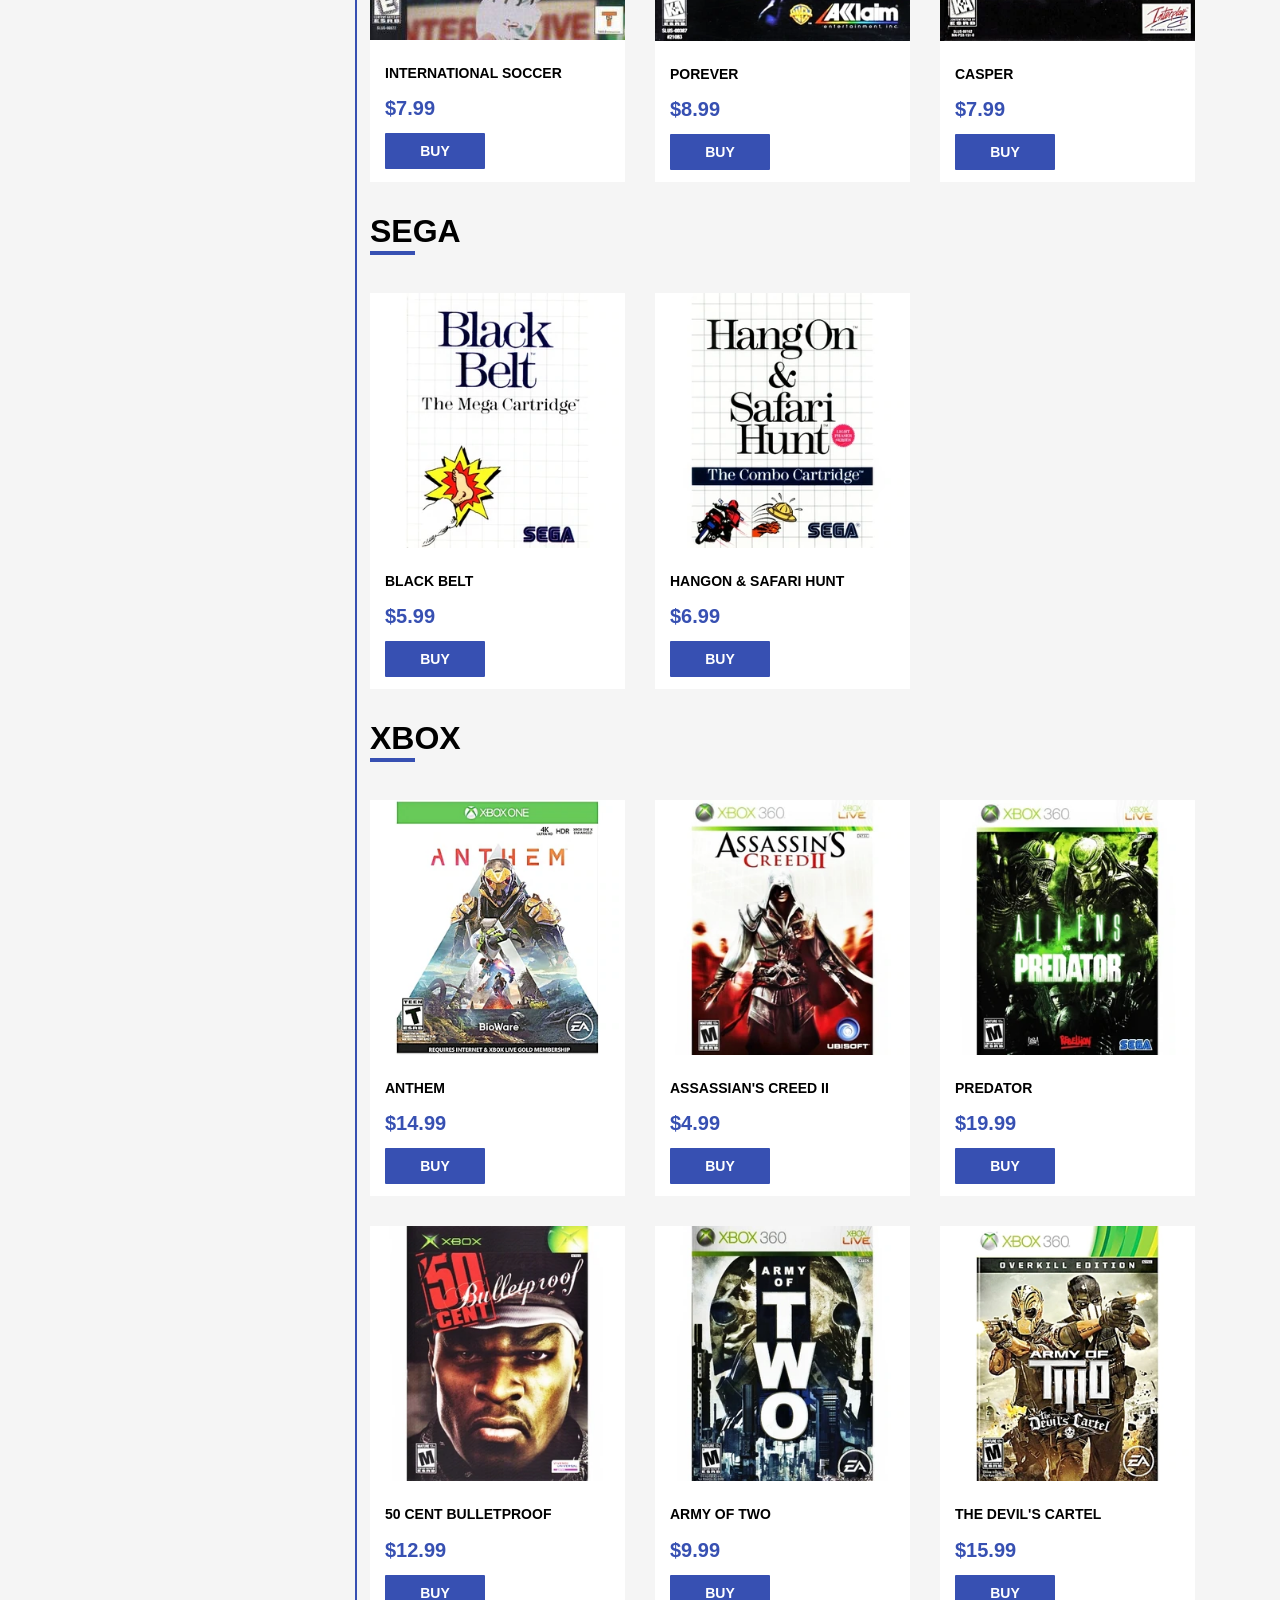
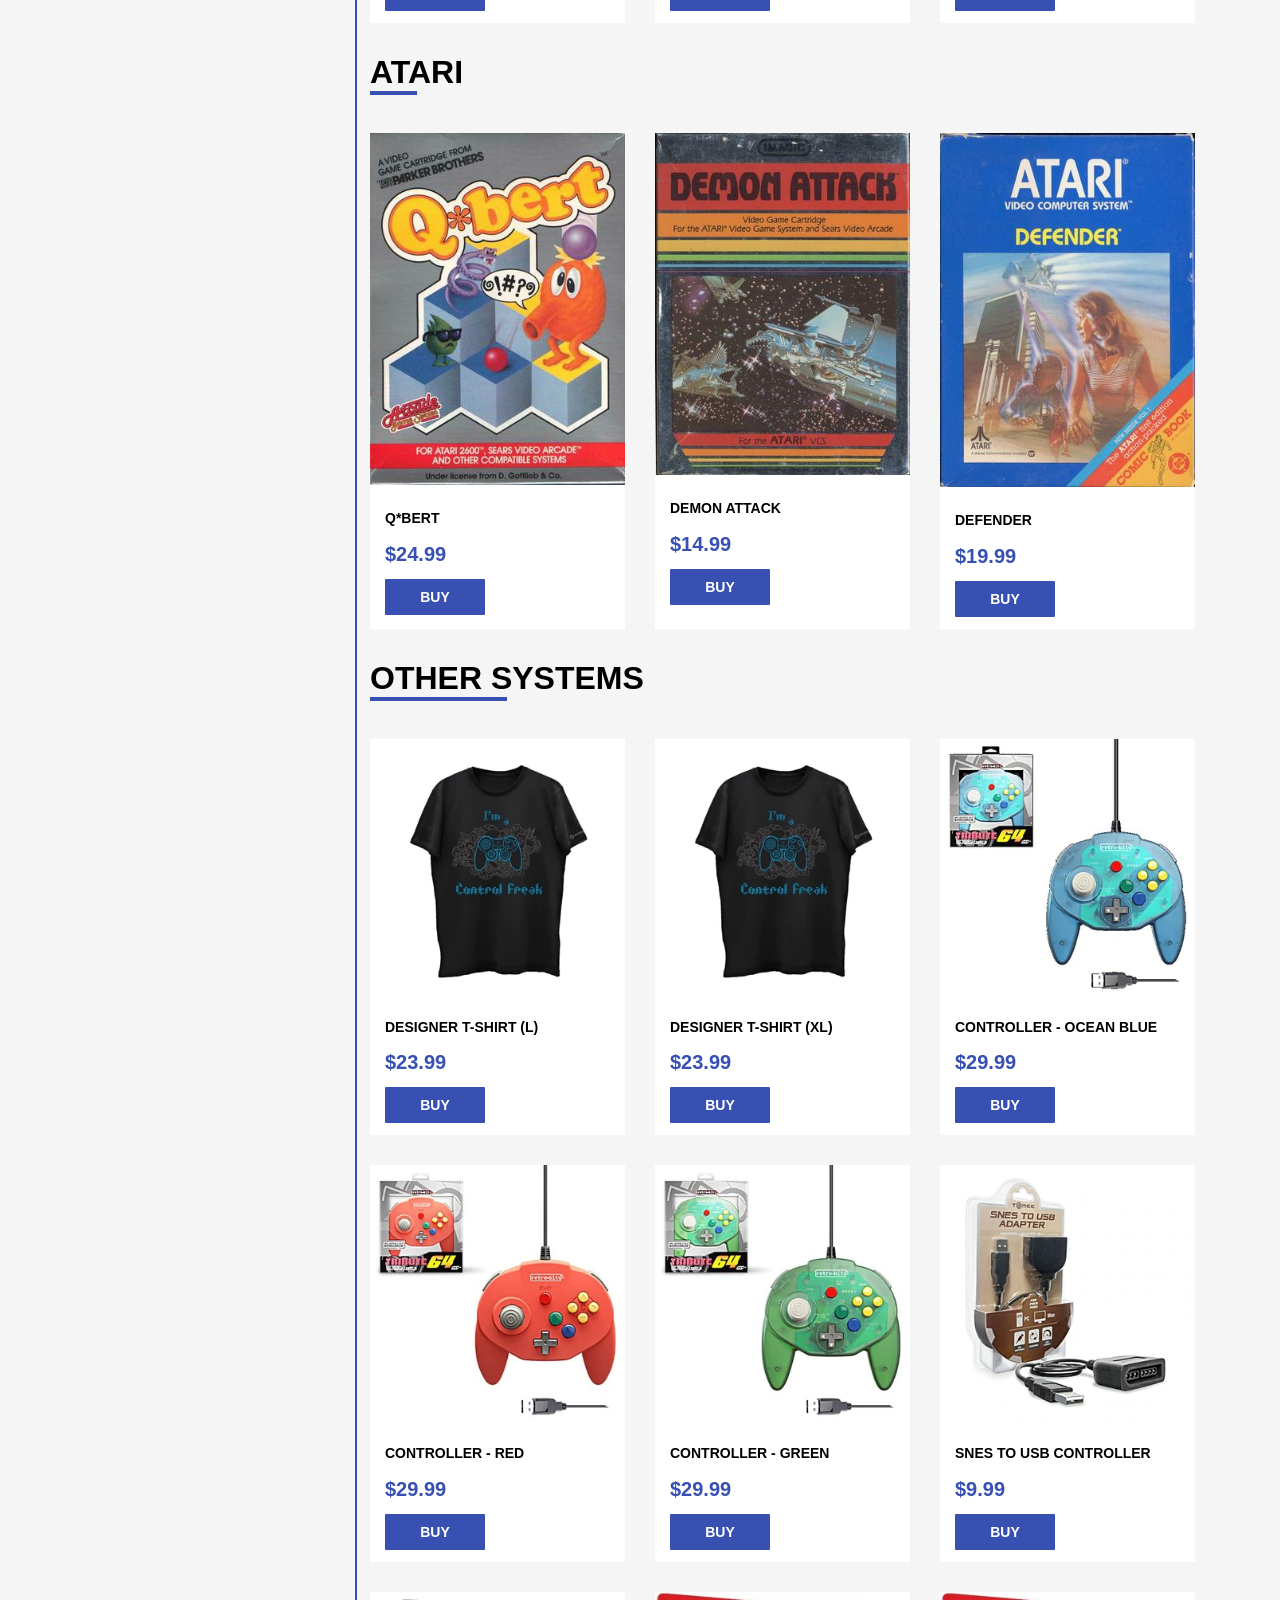
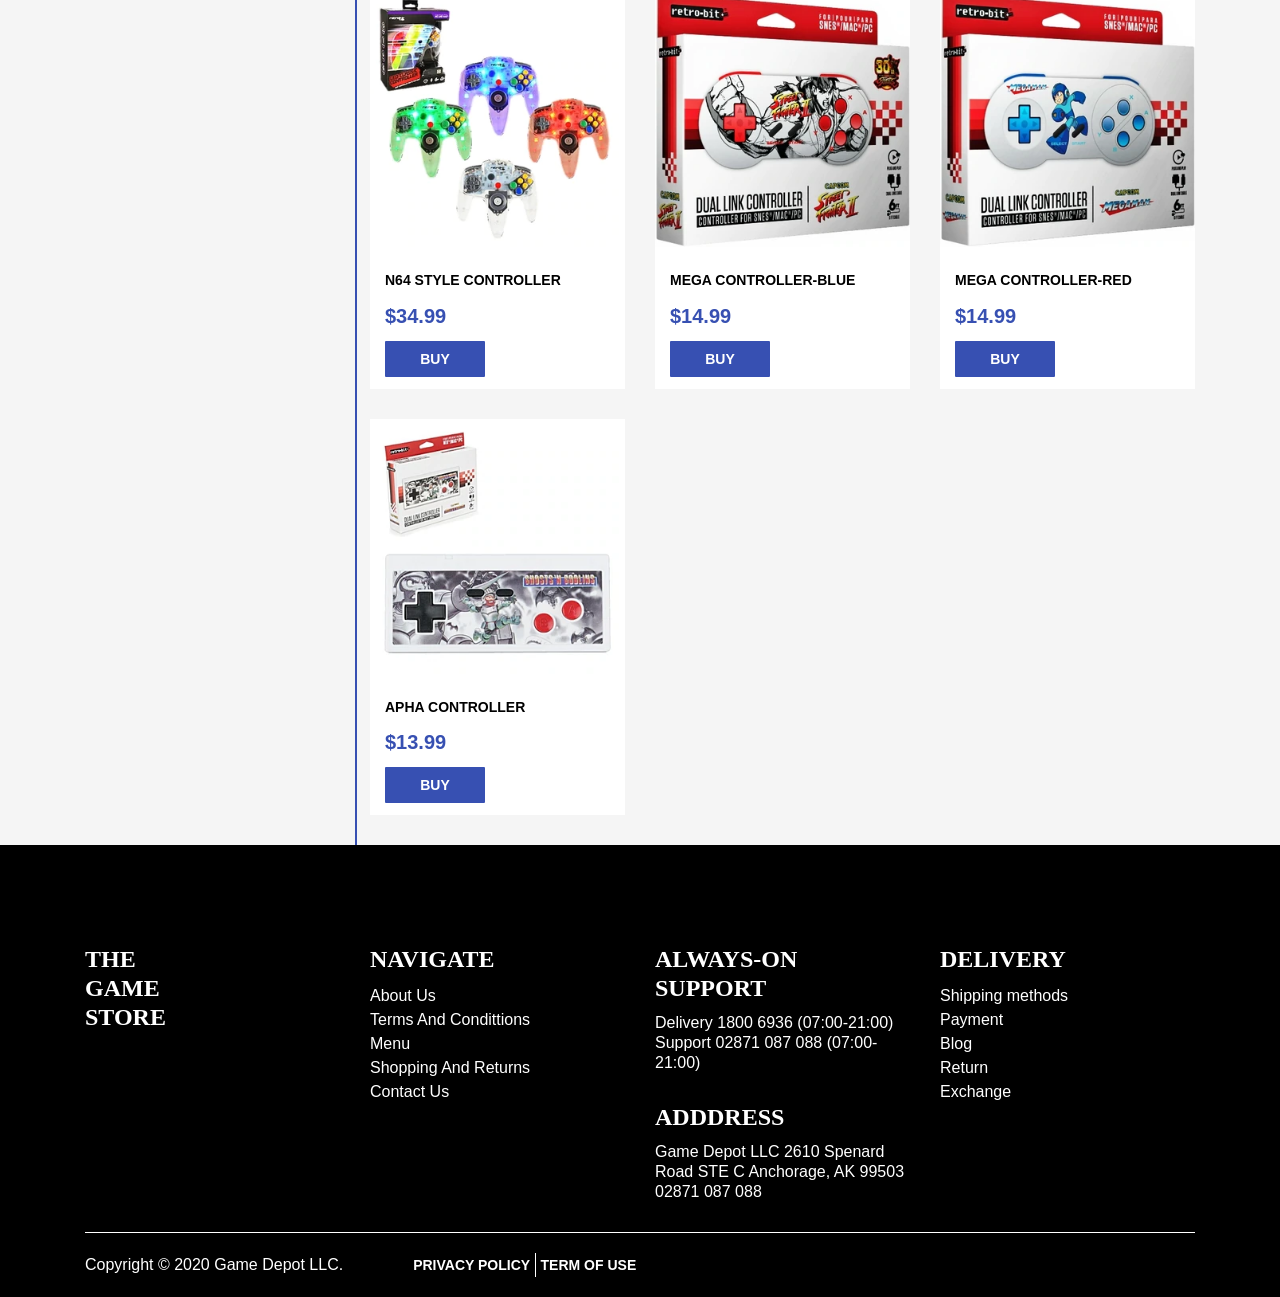
==== commit f28e5a9e: "order" ====
--- a/Menu2.html
+++ b/Menu2.html
@@ -165,58 +165,58 @@
                         <div class="list_product_related flex_wrap display_flex menu_lists">
                             <div class="menu_item">
                                 <div class="menu_item_image">
-                                    <img src="tra_cam_vang.png">
-                                </div>
-                                <div class="menu_item_info bg_white">
-                                    <h3>
-                                        <a>TRÀ CAM VÀNG</a>
-                                    </h3>
-                                    <div class="price_product_item">55,000 Đ</div>
-                                    <div class="">
-                                        <button id="products" data-name="TRÀ CAM VÀNG" data-price="55000" class="add-to-cart button text" >BUY </button>
-                                    </div>
-                                    
-                                </div>
-                            </div>
-                            <div class="menu_item">
-                                <div class="menu_item_image">
-                                    <img src="cam_vang_da_xay.png">
-                                </div>
-                                <div class="menu_item_info bg_white">
-                                    <h3>
-                                        <a>CAM VÀNG CHANH ĐÁ XAY</a>
-                                    </h3>
-                                    <div class="price_product_item">62,000 Đ</div>
-                                    <div class="">
-                                        <button id="products" data-name="CAM VÀNG CHANH ĐÁ XAY" data-price="62000" class="add-to-cart button text">BUY </button>
-                                    </div>
-                                </div>
-                            </div>
-                            <div class="menu_item">
-                                <div class="menu_item_image">
-                                    <img src="tra_buoi_mat_ong.png">
-                                </div>
-                                <div class="menu_item_info bg_white">
-                                    <h3>
-                                        <a>TRÀ BƯỞI MẬT ONG</a>
-                                    </h3>
-                                    <div class="price_product_item">50,000 Đ</div>
-                                    <div class="">
-                                        <button id="products" data-name="TRÀ BƯỞI MẬT ONG" data-price="50000" class="add-to-cart button text">BUY </button>
-                                    </div>
-                                </div>
-                            </div>
-                            <div class="menu_item">
-                                <div class="menu_item_image">
-                                    <img src="tra_lai_macchiato.png">
-                                </div>
-                                <div class="menu_item_info bg_white">
-                                    <h3>
-                                        <a>TRÀ LÀI MACCHIATO</a>
-                                    </h3>
-                                    <div class="price_product_item">49,000 Đ</div>
-                                    <div class="">
-                                        <button id="products" data-name="TRÀ LÀI MACCHIATO" data-price="49000" class="add-to-cart button text">BUY </button>
+                                    <img src="image/xbox/2.png">
+                                </div>
+                                <div class="menu_item_info bg_white">
+                                    <h3>
+                                        <a>50 CENT BULLETPROOF</a>
+                                    </h3>
+                                    <div class="price_product_item">$12.99</div>
+                                    <div class="">
+                                        <button class="add-to-cart button text" >BUY </button>
+                                    </div>
+                                    
+                                </div>
+                            </div>
+                            <div class="menu_item">
+                                <div class="menu_item_image">
+                                    <img src="image/playstation/1.jpg">
+                                </div>
+                                <div class="menu_item_info bg_white">
+                                    <h3>
+                                        <a>INTERNATIONAL SOCCER</a>
+                                    </h3>
+                                    <div class="price_product_item">$7.99</div>
+                                    <div class="">
+                                        <button class="add-to-cart button text">BUY </button>
+                                    </div>
+                                </div>
+                            </div>
+                            <div class="menu_item">
+                                <div class="menu_item_image">
+                                    <img src="image/other/ao.png">
+                                </div>
+                                <div class="menu_item_info bg_white">
+                                    <h3>
+                                        <a>DESIGNER T-SHIRT (L)</a>
+                                    </h3>
+                                    <div class="price_product_item">$23.99</div>
+                                    <div class="">
+                                        <button class="add-to-cart button text">BUY </button>
+                                    </div>
+                                </div>
+                            </div>
+                            <div class="menu_item">
+                                <div class="menu_item_image">
+                                    <img src="image/other/8.png">
+                                </div>
+                                <div class="menu_item_info bg_white">
+                                    <h3>
+                                        <a>APHA CONTROLLER</a>
+                                    </h3>
+                                    <div class="price_product_item">$13.99</div>
+                                    <div class="">
+                                        <button class="add-to-cart button text">BUY </button>
                                     </div>
                                 </div>
                             </div>
